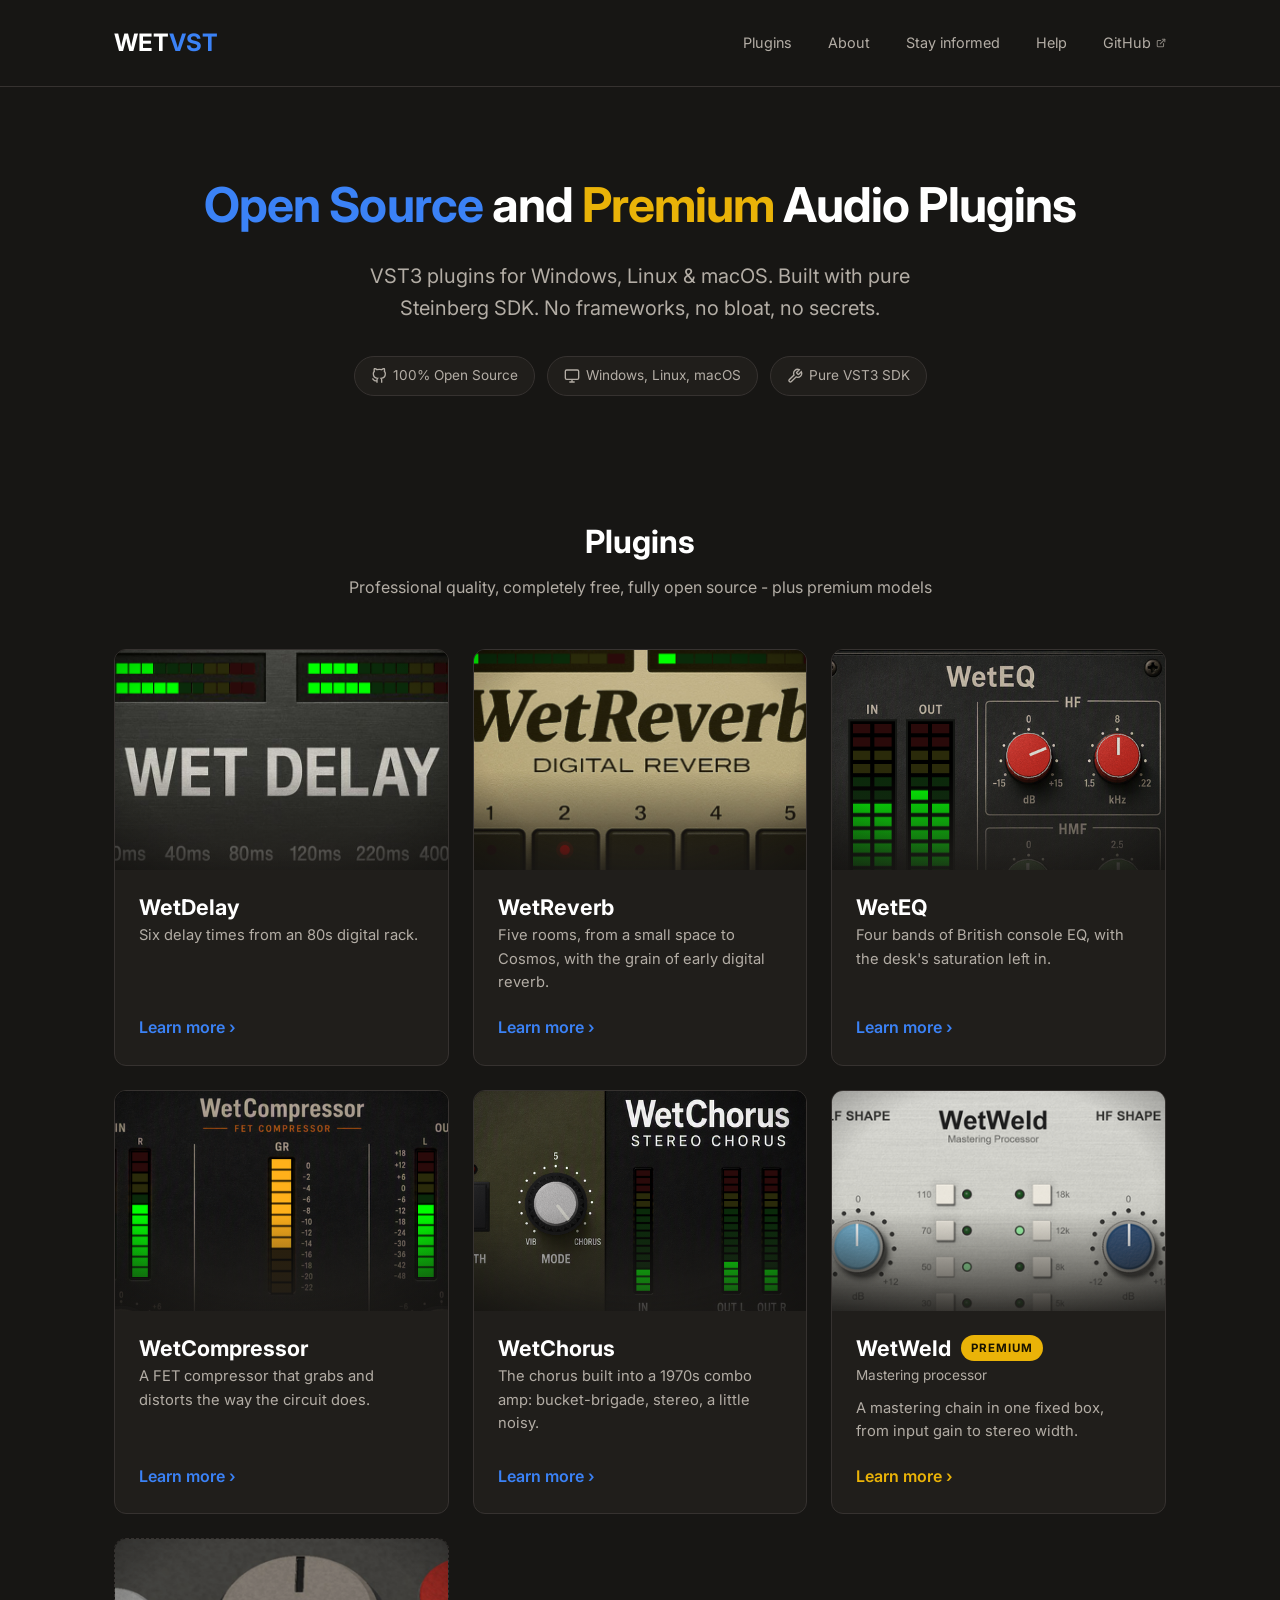
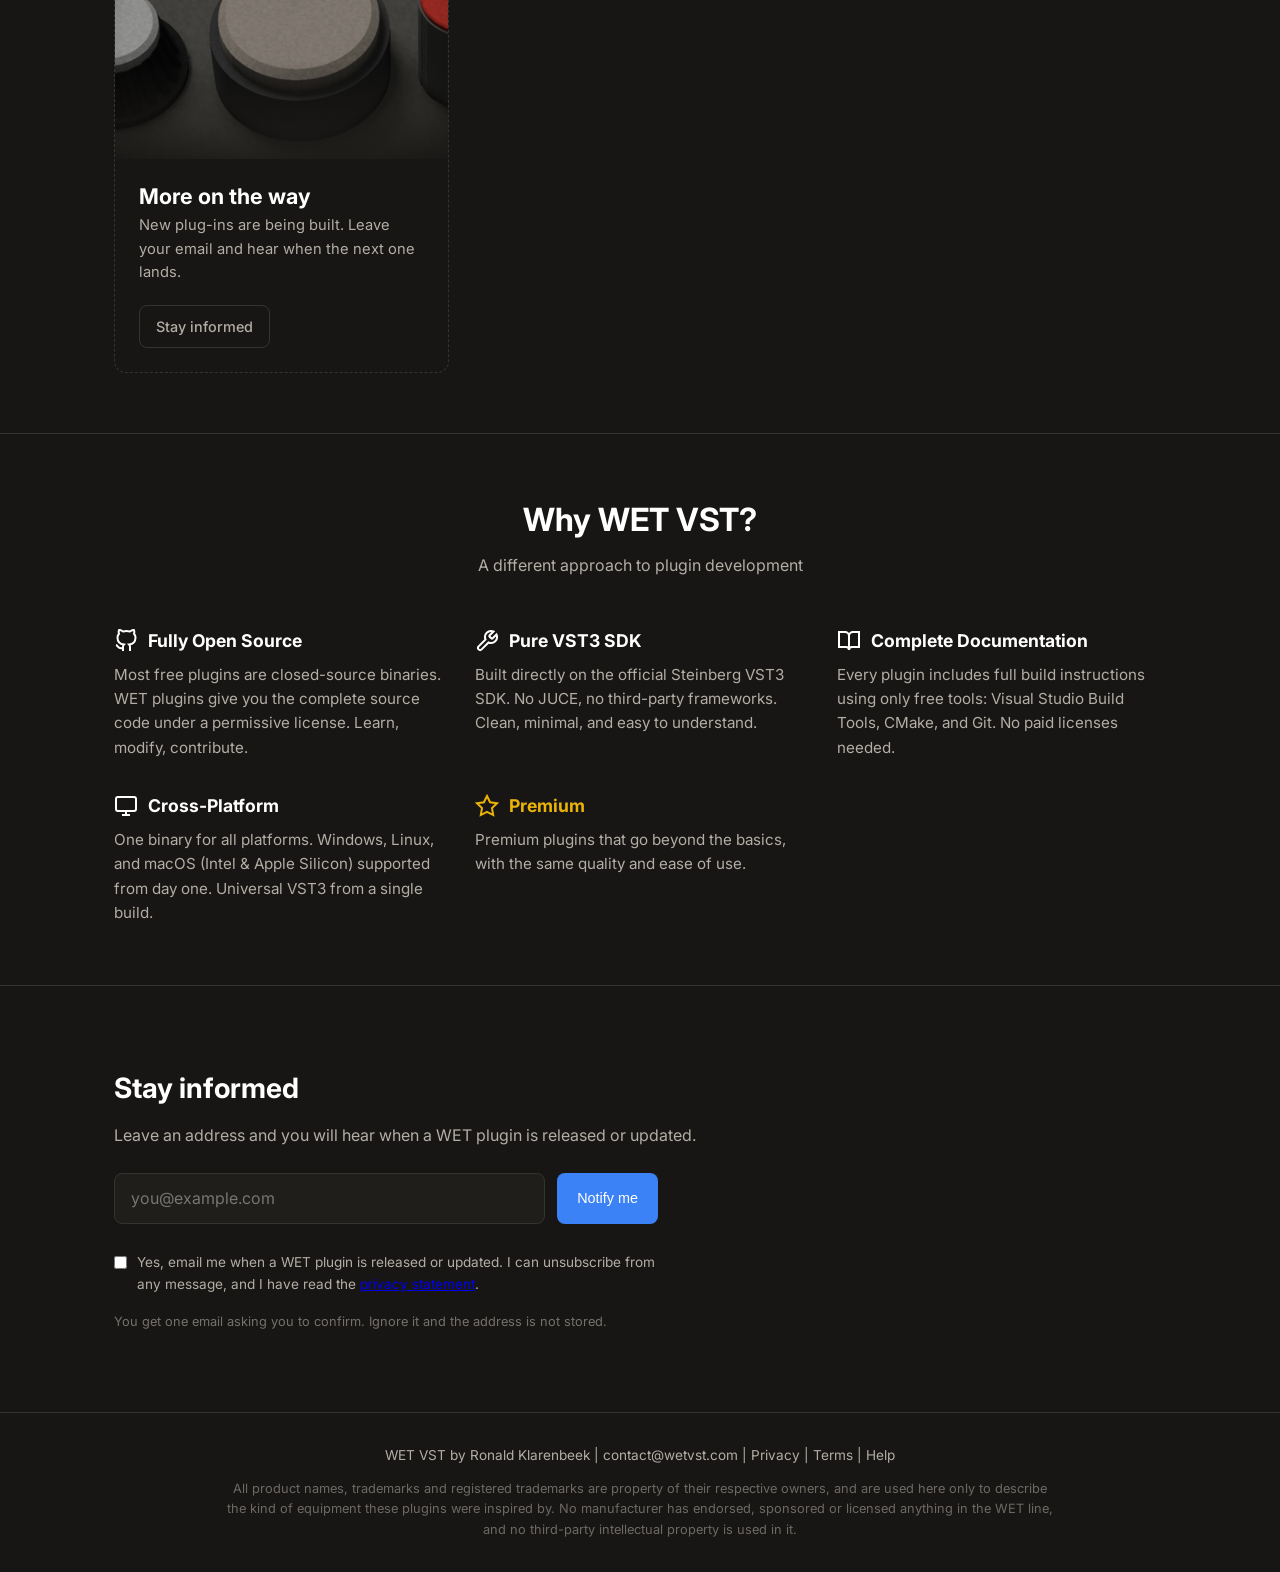
==== index.html @ 15203a1b "Drop the donation section and the Donate links" ====
<!DOCTYPE html>
<html lang="en">
<head>
    <meta charset="UTF-8">
    <meta name="viewport" content="width=device-width, initial-scale=1.0">
    <title>WET VST - Open Source Audio Plugins</title>
    <meta name="description" content="Free, open source VST3 audio plugins for Windows, Linux, and macOS. Built with pure Steinberg VST3 SDK. No frameworks, no bloat.">
    <link rel="preconnect" href="https://fonts.googleapis.com">
    <link rel="preconnect" href="https://fonts.gstatic.com" crossorigin>
    <link href="https://fonts.googleapis.com/css2?family=Inter:wght@400;500;600;700&display=swap" rel="stylesheet">
    <link rel="stylesheet" href="/site.css">
</head>
<body>
    <header>
        <div class="container">
            <div class="header-content">
                <a href="/" class="logo">WET<span>VST</span></a>
                <nav>
                    <a href="#plugins">Plugins</a>
                    <a href="#philosophy">About</a>
                    <a href="#notify">Stay informed</a>
                    <a href="/help/">Help</a>
                    <a href="https://github.com/yonie" target="_blank" rel="noopener">GitHub<svg class="ext-icon" viewBox="0 0 24 24" fill="none" stroke="currentColor" stroke-width="2.5" stroke-linecap="round" stroke-linejoin="round" aria-hidden="true"><path d="M18 13v6a2 2 0 0 1-2 2H5a2 2 0 0 1-2-2V8a2 2 0 0 1 2-2h6"/><polyline points="15 3 21 3 21 9"/><line x1="10" y1="14" x2="21" y2="3"/></svg></a>
                </nav>
            </div>
        </div>
    </header>

    <main>
        <section class="hero">
            <div class="container">
                <h1><span class="hl-free">Open Source</span> and <span class="hl-premium">Premium</span> Audio Plugins</h1>
                <p class="subtitle">VST3 plugins for Windows, Linux & macOS. Built with pure Steinberg SDK. No frameworks, no bloat, no secrets.</p>
                <div class="hero-badges">
                    <span class="badge">
                        <svg viewBox="0 0 24 24" fill="none" stroke="currentColor" stroke-width="2"><path d="M9 19c-5 1.5-5-2.5-7-3m14 6v-3.87a3.37 3.37 0 0 0-.94-2.61c3.14-.35 6.44-1.54 6.44-7A5.44 5.44 0 0 0 20 4.77 5.07 5.07 0 0 0 19.91 1S18.73.65 16 2.48a13.38 13.38 0 0 0-7 0C6.27.65 5.09 1 5.09 1A5.07 5.07 0 0 0 5 4.77a5.44 5.44 0 0 0-1.5 3.78c0 5.42 3.3 6.61 6.44 7A3.37 3.37 0 0 0 9 18.13V22"/></svg>
                        100% Open Source
                    </span>
                    <span class="badge">
                        <svg viewBox="0 0 24 24" fill="none" stroke="currentColor" stroke-width="2"><rect x="2" y="3" width="20" height="14" rx="2"/><path d="M8 21h8M12 17v4"/></svg>
                        Windows, Linux, macOS
                    </span>
                    <span class="badge">
                        <svg viewBox="0 0 24 24" fill="none" stroke="currentColor" stroke-width="2"><path d="M14.7 6.3a1 1 0 0 0 0 1.4l1.6 1.6a1 1 0 0 0 1.4 0l3.77-3.77a6 6 0 0 1-7.94 7.94l-6.91 6.91a2.12 2.12 0 0 1-3-3l6.91-6.91a6 6 0 0 1 7.94-7.94l-3.76 3.76z"/></svg>
                        Pure VST3 SDK
                    </span>
                </div>
            </div>
        </section>

        <section class="plugins" id="plugins">
            <div class="container">
                <div class="section-header">
                    <h2>Plugins</h2>
                    <p>Professional quality, completely free, fully open source - plus premium models</p>
                </div>

                <!-- plugins:start (generated by make-pdp.py in the hub; edit there) -->
                <div class="plugin-grid cards">
                    <div class="card">
                        <a href="/wetdelay/" class="card-img"><img src="/img/wetdelay.png" alt="The WetDelay panel" loading="lazy" style="object-position: 50% 28%; transform-origin: 50% 28%; --zoom: 1.25"></a>
                        <div class="card-body">
                            <h3><a href="/wetdelay/">WetDelay</a></h3>
                            
                            <p class="card-line">Six delay times from an 80s digital rack.</p>
                            <div class="plugin-actions">
                                <a href="/wetdelay/" class="more-link more-free">Learn more <span aria-hidden="true">&rsaquo;</span></a>
                            </div>
                        </div>
                    </div>
                    <div class="card">
                        <a href="/wetreverb/" class="card-img"><img src="/img/wetreverb.png" alt="The WetReverb panel" loading="lazy" style="object-position: 50% 45%; transform-origin: 50% 45%; --zoom: 1.3"></a>
                        <div class="card-body">
                            <h3><a href="/wetreverb/">WetReverb</a></h3>
                            
                            <p class="card-line">Five rooms, from a small space to Cosmos, with the grain of early digital reverb.</p>
                            <div class="plugin-actions">
                                <a href="/wetreverb/" class="more-link more-free">Learn more <span aria-hidden="true">&rsaquo;</span></a>
                            </div>
                        </div>
                    </div>
                    <div class="card">
                        <a href="/weteq/" class="card-img"><img src="/img/weteq.png" alt="The WetEQ panel" loading="lazy" style="object-position: 75% 0%; transform-origin: 75% 0%; --zoom: 1.1"></a>
                        <div class="card-body">
                            <h3><a href="/weteq/">WetEQ</a></h3>
                            
                            <p class="card-line">Four bands of British console EQ, with the desk's saturation left in.</p>
                            <div class="plugin-actions">
                                <a href="/weteq/" class="more-link more-free">Learn more <span aria-hidden="true">&rsaquo;</span></a>
                            </div>
                        </div>
                    </div>
                    <div class="card">
                        <a href="/wetcompressor/" class="card-img"><img src="/img/wetcompressor.png" alt="The WetCompressor panel" loading="lazy" style="object-position: 50% 6%; transform-origin: 50% 6%; --zoom: 1.6"></a>
                        <div class="card-body">
                            <h3><a href="/wetcompressor/">WetCompressor</a></h3>
                            
                            <p class="card-line">A FET compressor that grabs and distorts the way the circuit does.</p>
                            <div class="plugin-actions">
                                <a href="/wetcompressor/" class="more-link more-free">Learn more <span aria-hidden="true">&rsaquo;</span></a>
                            </div>
                        </div>
                    </div>
                    <div class="card">
                        <a href="/wetchorus/" class="card-img"><img src="/img/wetchorus.png" alt="The WetChorus panel" loading="lazy" style="object-position: 92% 40%; transform-origin: 92% 40%; --zoom: 1.5"></a>
                        <div class="card-body">
                            <h3><a href="/wetchorus/">WetChorus</a></h3>
                            
                            <p class="card-line">The chorus built into a 1970s combo amp: bucket-brigade, stereo, a little noisy.</p>
                            <div class="plugin-actions">
                                <a href="/wetchorus/" class="more-link more-free">Learn more <span aria-hidden="true">&rsaquo;</span></a>
                            </div>
                        </div>
                    </div>
                    <div class="card">
                        <a href="/wetweld/" class="card-img"><img src="/img/wetweld-hero.png" alt="The WetWeld panel" loading="lazy" style="object-position: 47% 22%; transform-origin: 47% 22%; --zoom: 1.4"></a>
                        <div class="card-body">
                            <h3><a href="/wetweld/">WetWeld</a><span class="badge-premium">Premium</span></h3>
                            <p class="card-kind">Mastering processor</p>
                            <p class="card-line">A mastering chain in one fixed box, from input gain to stereo width.</p>
                            <div class="plugin-actions">
                                <a href="/wetweld/" class="more-link more-premium">Learn more <span aria-hidden="true">&rsaquo;</span></a>
                            </div>
                        </div>
                    </div>
                    <div class="card soon">
                        <a href="#notify" class="card-img" aria-hidden="true" tabindex="-1"><img src="/img/soon.jpg" alt="" loading="lazy"></a>
                        <div class="card-body">
                            <h3><a href="#notify">More on the way</a></h3>
                            <p class="card-line">New plug-ins are being built. Leave your email and hear when the next one lands.</p>
                            <div class="plugin-actions"><a href="#notify" class="btn btn-secondary">Stay informed</a></div>
                        </div>
                    </div>
                </div>
                <!-- plugins:end -->

            </div>
        </section>



        <section class="philosophy" id="philosophy">
            <div class="container">
                <div class="section-header">
                    <h2>Why WET VST?</h2>
                    <p>A different approach to plugin development</p>
                </div>

                <div class="philosophy-grid">
                    <div class="philosophy-item">
                        <h3>
                            <svg width="24" height="24" viewBox="0 0 24 24" fill="none" stroke="currentColor" stroke-width="2"><path d="M9 19c-5 1.5-5-2.5-7-3m14 6v-3.87a3.37 3.37 0 0 0-.94-2.61c3.14-.35 6.44-1.54 6.44-7A5.44 5.44 0 0 0 20 4.77 5.07 5.07 0 0 0 19.91 1S18.73.65 16 2.48a13.38 13.38 0 0 0-7 0C6.27.65 5.09 1 5.09 1A5.07 5.07 0 0 0 5 4.77a5.44 5.44 0 0 0-1.5 3.78c0 5.42 3.3 6.61 6.44 7A3.37 3.37 0 0 0 9 18.13V22"/></svg>
                            Fully Open Source
                        </h3>
                        <p>Most free plugins are closed-source binaries. WET plugins give you the complete source code under a permissive license. Learn, modify, contribute.</p>
                    </div>

                    <div class="philosophy-item">
                        <h3>
                            <svg width="24" height="24" viewBox="0 0 24 24" fill="none" stroke="currentColor" stroke-width="2"><path d="M14.7 6.3a1 1 0 0 0 0 1.4l1.6 1.6a1 1 0 0 0 1.4 0l3.77-3.77a6 6 0 0 1-7.94 7.94l-6.91 6.91a2.12 2.12 0 0 1-3-3l6.91-6.91a6 6 0 0 1 7.94-7.94l-3.76 3.76z"/></svg>
                            Pure VST3 SDK
                        </h3>
                        <p>Built directly on the official Steinberg VST3 SDK. No JUCE, no third-party frameworks. Clean, minimal, and easy to understand.</p>
                    </div>

                    <div class="philosophy-item">
                        <h3>
                            <svg width="24" height="24" viewBox="0 0 24 24" fill="none" stroke="currentColor" stroke-width="2"><path d="M2 3h6a4 4 0 0 1 4 4v14a3 3 0 0 0-3-3H2z"/><path d="M22 3h-6a4 4 0 0 0-4 4v14a3 3 0 0 1 3-3h7z"/></svg>
                            Complete Documentation
                        </h3>
                        <p>Every plugin includes full build instructions using only free tools: Visual Studio Build Tools, CMake, and Git. No paid licenses needed.</p>
                    </div>

                    <div class="philosophy-item">
                        <h3>
                            <svg width="24" height="24" viewBox="0 0 24 24" fill="none" stroke="currentColor" stroke-width="2"><rect x="2" y="3" width="20" height="14" rx="2"/><path d="M8 21h8M12 17v4"/></svg>
                            Cross-Platform
                        </h3>
                        <p>One binary for all platforms. Windows, Linux, and macOS (Intel & Apple Silicon) supported from day one. Universal VST3 from a single build.</p>
                    </div>

                    <div class="philosophy-item premium">
                        <h3>
                            <svg width="24" height="24" viewBox="0 0 24 24" fill="none" stroke="currentColor" stroke-width="2"><polygon points="12 2 15.09 8.26 22 9.27 17 14.14 18.18 21.02 12 17.77 5.82 21.02 7 14.14 2 9.27 8.91 8.26 12 2"/></svg>
                            Premium
                        </h3>
                        <p>Premium plugins that go beyond the basics, with the same quality and ease of use.</p>
                    </div>
                </div>
            </div>
        </section>

        <!-- Release notices: consent only, release announcements only. -->
        <section class="notify" id="notify">
            <div class="container">
                <h2>Stay informed</h2>
                <p>Leave an address and you will hear when a WET plugin is released or updated.</p>
                <!-- Posts straight to the list provider. Field names are theirs, not ours:
                     EMAIL, the email_address_check honeypot (must stay empty) and locale.
                     The consent box deliberately has no name attribute - it is required in the
                     browser but never submitted, so the provider only ever receives the address. -->
                <form class="notify-form" action="https://078f49d4.sibforms.com/serve/[base64]" method="post">
                    <div class="notify-hp" aria-hidden="true">
                        <label>Leave this blank<input type="text" name="email_address_check" tabindex="-1" autocomplete="off"></label>
                    </div>
                    <input type="hidden" name="locale" value="en">
                    <label class="sr-only" for="email_address">Email address</label>
                    <input id="email_address" name="EMAIL" type="email" required placeholder="you@example.com" autocomplete="email">
                    <button type="submit" class="btn btn-primary">Notify me</button>
                    <label class="notify-consent">
                        <input type="checkbox" required>
                        <span>Yes, email me when a WET plugin is released or updated. I can unsubscribe from any message, and I have read the <a href="privacy.html">privacy statement</a>.</span>
                    </label>
                </form>
                <p class="notify-note">You get one email asking you to confirm. Ignore it and the address is not stored.</p>
            </div>
        </section>

    </main>

    <footer>
        <div class="container">
            <p>WET VST by <a href="https://github.com/yonie">Ronald Klarenbeek</a> | <a href="mailto:contact@wetvst.com">contact@wetvst.com</a> | <a href="/privacy.html">Privacy</a> | <a href="/terms.html">Terms</a> | <a href="/help/">Help</a></p>
            <p style="font-size:0.8rem;opacity:0.55;margin:0.75rem auto 0;max-width:52rem">All product names, trademarks and registered trademarks are property of their respective owners, and are used here only to describe the kind of equipment these plugins were inspired by. No manufacturer has endorsed, sponsored or licensed anything in the WET line, and no third-party intellectual property is used in it.</p>
        </div>
    </footer>
</body>
</html>
---- site.css ----
/* Shared by every page on wetvst.com. */
:root {
    --bg-dark: #171614;
    --bg-card: #201e1b;
    --bg-card-hover: #282521;
    --text-primary: #ffffff;
    --text-secondary: #b3ada5;
    --accent: #3b82f6;
    --accent-hover: #2563eb;
    --border: #363230;
    --green: #22c55e;
    --yellow: #eab308;
}

* {
    margin: 0;
    padding: 0;
    box-sizing: border-box;
}

body {
    font-family: 'Inter', -apple-system, BlinkMacSystemFont, sans-serif;
    background-color: var(--bg-dark);
    color: var(--text-primary);
    line-height: 1.6;
}

.container {
    max-width: 1100px;
    margin: 0 auto;
    padding: 0 24px;
}

/* Header */
header {
    padding: 24px 0;
    border-bottom: 1px solid var(--border);
}

.header-content {
    display: flex;
    justify-content: space-between;
    align-items: center;
}

.logo {
    font-size: 1.5rem;
    font-weight: 700;
    color: var(--text-primary);
    text-decoration: none;
}

.logo span {
    color: var(--accent);
}

nav a {
    color: var(--text-secondary);
    text-decoration: none;
    margin-left: 32px;
    font-size: 0.9rem;
    transition: color 0.2s;
}

nav a:hover {
    color: var(--text-primary);
}

/* Hero */
.hero {
    padding: 80px 0 60px;
    text-align: center;
}

.hero h1 {
    font-size: 3rem;
    font-weight: 700;
    margin-bottom: 16px;
    letter-spacing: -0.02em;
}

.hero .subtitle {
    font-size: 1.25rem;
    color: var(--text-secondary);
    max-width: 600px;
    margin: 0 auto 32px;
}

.hero-badges {
    display: flex;
    justify-content: center;
    gap: 12px;
    flex-wrap: wrap;
}

.badge {
    display: inline-flex;
    align-items: center;
    gap: 6px;
    padding: 8px 16px;
    background: var(--bg-card);
    border: 1px solid var(--border);
    border-radius: 100px;
    font-size: 0.85rem;
    color: var(--text-secondary);
}

.badge svg {
    width: 16px;
    height: 16px;
}

/* Plugins Section */
.plugins {
    padding: 60px 0;
}

.section-header {
    text-align: center;
    margin-bottom: 48px;
}

.section-header h2 {
    font-size: 2rem;
    margin-bottom: 8px;
}

.section-header p {
    color: var(--text-secondary);
}

.plugin-grid {
    display: grid;
    grid-template-columns: repeat(auto-fit, minmax(320px, 1fr));
    gap: 24px;
}

.plugin-card {
    background: var(--bg-card);
    border: 1px solid var(--border);
    border-radius: 12px;
    padding: 32px;
    transition: all 0.2s;
}

.plugin-card:hover {
    background: var(--bg-card-hover);
    border-color: #4a4540;
}

.plugin-card.available {
    border-color: var(--green);
}

.plugin-header {
    display: flex;
    justify-content: space-between;
    align-items: flex-start;
    margin-bottom: 16px;
}

.plugin-name {
    font-size: 1.5rem;
    font-weight: 600;
}

.plugin-status {
    font-size: 0.75rem;
    font-weight: 500;
    padding: 4px 10px;
    border-radius: 100px;
    text-transform: uppercase;
    letter-spacing: 0.05em;
}

.plugin-status.available {
    background: rgba(34, 197, 94, 0.15);
    color: var(--green);
}

.plugin-status.coming {
    background: rgba(234, 179, 8, 0.15);
    color: var(--yellow);
}

.plugin-screenshot {
    width: 100%;
    border-radius: 8px;
    margin-bottom: 16px;
}

.plugin-description {
    color: var(--text-secondary);
    margin-bottom: 24px;
    font-size: 0.95rem;
}

.plugin-features {
    list-style: none;
    margin-bottom: 24px;
}

.plugin-features li {
    color: var(--text-secondary);
    font-size: 0.9rem;
    padding: 4px 0;
    padding-left: 20px;
    position: relative;
}

.plugin-features li::before {
    content: ">";
    position: absolute;
    left: 0;
    color: var(--accent);
}

.plugin-actions {
    display: flex;
    gap: 12px;
}

.btn {
    display: inline-flex;
    align-items: center;
    gap: 8px;
    padding: 10px 20px;
    border-radius: 8px;
    font-size: 0.9rem;
    font-weight: 500;
    text-decoration: none;
    transition: all 0.2s;
    cursor: pointer;
    border: none;
}

.btn-primary {
    background: var(--accent);
    color: white;
}

.btn-primary:hover {
    background: var(--accent-hover);
}

.btn-secondary {
    background: transparent;
    color: var(--text-secondary);
    border: 1px solid var(--border);
}

.btn-secondary:hover {
    background: var(--bg-card);
    color: var(--text-primary);
}

.btn svg {
    width: 18px;
    height: 18px;
}

/* Philosophy Section */
.philosophy {
    padding: 60px 0;
    border-top: 1px solid var(--border);
}

.philosophy-grid {
    display: grid;
    grid-template-columns: repeat(auto-fit, minmax(280px, 1fr));
    gap: 32px;
}

.philosophy-item h3 {
    font-size: 1.1rem;
    margin-bottom: 8px;
    display: flex;
    align-items: center;
    gap: 10px;
}

.philosophy-item p {
    color: var(--text-secondary);
    font-size: 0.95rem;
}

/* Marks a link that leaves the site, so nobody is taken off it unannounced. */
.ext-icon {
    width: 0.7em;
    height: 0.7em;
    margin-left: 0.35em;
    vertical-align: baseline;
    opacity: 0.7;
}
nav a:hover .ext-icon { opacity: 1; }

/* Footer */
footer {
    padding: 32px 0;
    border-top: 1px solid var(--border);
    text-align: center;
    color: var(--text-secondary);
    font-size: 0.85rem;
}

footer a {
    color: var(--text-secondary);
    text-decoration: none;
}

footer a:hover {
    color: var(--text-primary);
}

/* Responsive */
@media (max-width: 768px) {
    .hero h1 {
        font-size: 2rem;
    }

    .hero .subtitle {
        font-size: 1.1rem;
    }

    nav {
        display: none;
    }

    .plugin-card {
        padding: 24px;
    }
}
    
/* Release-notice signup. Consent-based and release-only: see privacy.html.
   Deliberately plain - a static form posting to the list provider, no
   script, no embed iframe, nothing to load. */
.notify { padding: 5rem 0; border-top: 1px solid var(--border); }
.notify h2 { font-size: 1.75rem; margin-bottom: 0.75rem; }
.notify > .container > p { color: var(--text-secondary); max-width: 40rem; }
.notify-form { display: flex; gap: 0.75rem; flex-wrap: wrap; margin: 1.5rem 0 0; max-width: 34rem; }
.notify-form input[type="email"] {
    flex: 1 1 16rem;
    padding: 0.75rem 1rem;
    font: inherit;
    color: var(--text-primary);
    background: var(--bg-card);
    border: 1px solid var(--border);
    border-radius: 0.5rem;
}
.notify-form input[type="email"]:focus {
    outline: none;
    border-color: var(--accent);
}
.notify-form button { cursor: pointer; border: none; }
.notify-consent {
    display: flex;
    gap: 0.6rem;
    align-items: flex-start;
    margin-top: 1rem;
    max-width: 40rem;
    font-size: 0.85rem;
    color: var(--text-secondary);
}
.notify-consent input { margin-top: 0.25rem; flex-shrink: 0; }
.notify-note { font-size: 0.8rem; opacity: 0.6; margin-top: 1rem; }
.notify-hp { position: absolute; left: -9999px; }
.sr-only {
    position: absolute; width: 1px; height: 1px;
    padding: 0; margin: -1px; overflow: hidden;
    clip: rect(0, 0, 0, 0); white-space: nowrap; border: 0;
}

/* Product pages. The hero is a split: the panel on a lit stage tinted with the
   plug-in's own colour, name, price and button beside it. A wide panel
   (WetWeld) spans the full width with the text underneath. */
.pdp-hero { padding: 24px 0 56px; background: radial-gradient(ellipse 70% 90% at 30% 55%, color-mix(in srgb, var(--tint, #888) 22%, transparent), transparent 70%); border-bottom: 1px solid var(--border); }
.pdp-back { color: var(--text-secondary); text-decoration: none; font-size: 0.9rem; }
.pdp-back:hover { color: var(--text-primary); }
.pdp-hero-grid { display: grid; grid-template-columns: minmax(0, 1.25fr) minmax(0, 1fr); gap: 48px; align-items: center; margin-top: 24px; }
.pdp-stage { display: flex; justify-content: center; align-items: center; }
.pdp-render { max-width: 100%; max-height: 460px; width: auto; border-radius: 8px; display: block; box-shadow: 0 30px 60px -20px rgba(0,0,0,0.8), 0 0 80px -10px color-mix(in srgb, var(--tint, #888) 35%, transparent); }
.pdp-hero.wide { background: radial-gradient(ellipse 80% 70% at 50% 35%, color-mix(in srgb, var(--tint, #888) 18%, transparent), transparent 70%); }
.pdp-hero.wide .pdp-hero-grid { grid-template-columns: minmax(0, 1.4fr) minmax(0, 1fr); gap: 32px 48px; align-items: start; }
.pdp-hero.wide .pdp-stage { grid-column: 1 / -1; }
.pdp-buybox { background: color-mix(in srgb, var(--bg-card) 80%, transparent); border: 1px solid var(--border); border-radius: 12px; padding: 24px; margin-top: 8px; }
.pdp-buybox .pdp-actions .btn { width: 100%; justify-content: center; }
.pdp-title { display: flex; flex-wrap: wrap; align-items: center; gap: 10px 14px; }
.pdp-title h1 { font-size: 3rem; letter-spacing: -0.02em; line-height: 1.05; }
.pdp-kind { color: var(--text-secondary); font-size: 1.15rem; margin-top: 6px; }
.pdp-lead { color: var(--text-secondary); font-size: 1.05rem; max-width: 40rem; margin: 16px 0 26px; }
.pdp-actions { display: flex; flex-wrap: wrap; gap: 12px; align-items: center; }
.pdp-actions .btn { padding: 14px 28px; font-size: 1rem; }
.pdp-meta { color: var(--text-secondary); font-size: 0.85rem; margin-top: 14px; max-width: 40rem; }
/* Paid products are yellow, free open source is blue. */
.badge-premium { display: inline-block; background: var(--yellow); color: #1a1400; font-size: 0.72rem; font-weight: 700; letter-spacing: 0.08em; text-transform: uppercase; padding: 4px 10px; border-radius: 100px; vertical-align: middle; margin-left: 10px; }
.pdp-title .badge-premium { margin-left: 0; font-size: 0.8rem; }
.btn-premium { background: var(--yellow); color: #1a1400; font-weight: 600; }
.btn-premium:hover { background: #facc15; }
@media (max-width: 900px) { .pdp-hero-grid, .pdp-hero.wide .pdp-hero-grid { grid-template-columns: 1fr; gap: 28px; } .pdp-render { max-height: 360px; } .pdp-title h1 { font-size: 2.2rem; } }
.pdp-section { padding: 48px 0; border-top: 1px solid var(--border); }
.pdp-section h2 { font-size: 1.5rem; margin-bottom: 20px; }
.pdp-cols { display: grid; grid-template-columns: repeat(auto-fit, minmax(300px, 1fr)); gap: 32px; align-items: start; }
.pdp-section .plugin-features li { font-size: 1rem; padding: 6px 0 6px 20px; }
.pdp-shot { width: 100%; border-radius: 8px; }
.pdp-media video, .pdp-media iframe { width: 100%; aspect-ratio: 16 / 9; border: none; border-radius: 8px; }
.pdp-install dt { font-weight: 600; margin-top: 16px; }
.pdp-install dd { color: var(--text-secondary); font-size: 0.95rem; }
.pdp-install code { font-size: 0.85rem; background: var(--bg-card); border: 1px solid var(--border); border-radius: 4px; padding: 1px 6px; overflow-wrap: anywhere; }
.plugin-name a, .plugin-card > a { color: inherit; text-decoration: none; }
.plugin-name a:hover { color: var(--accent); }

/* Front-page plugin cards: one picture, one line, the buttons. The detail is on each plugin's page. */
.plugin-grid.cards { grid-template-columns: repeat(auto-fill, minmax(300px, 1fr)); }
.card { display: flex; flex-direction: column; background: var(--bg-card); border: 1px solid var(--border); border-radius: 12px; overflow: hidden; transition: border-color 0.2s, background 0.2s; }
.card:hover { border-color: #4a4540; background: var(--bg-card-hover); }
/* A close-up of each panel rather than the whole panel shrunk: object-fit fills
   the frame, and a per-plugin focus point and zoom (set inline) pick the part. */
.card-img { position: relative; display: block; height: 220px; overflow: hidden; background: #12110f; }
/* Shading: a soft vignette, and a fade at the bottom into the card body. */
.card-img::after { content: ""; position: absolute; inset: 0; pointer-events: none;
    background: radial-gradient(ellipse 85% 85% at 50% 45%, transparent 55%, rgba(0,0,0,0.45) 100%),
                linear-gradient(to bottom, transparent 55%, color-mix(in srgb, var(--bg-card) 85%, transparent) 100%); }
.card-img img { width: 100%; height: 100%; object-fit: cover; transform: scale(var(--zoom, 1)); transition: transform 0.4s ease; }
.card:hover .card-img img { transform: scale(calc(var(--zoom, 1) * 1.06)); }
.card-body { display: flex; flex-direction: column; flex: 1; padding: 20px 24px 24px; }
.card-body h3 { font-size: 1.35rem; }
.card-body h3 a { color: inherit; text-decoration: none; }
.card-kind { color: var(--text-secondary); font-size: 0.85rem; margin-bottom: 10px; }
.card-line { color: var(--text-secondary); font-size: 0.92rem; flex: 1; margin-bottom: 20px; }
.card .plugin-actions .btn { padding: 9px 16px; }
.card-tag { font-size: 0.72rem; font-weight: 600; letter-spacing: 0.05em; text-transform: uppercase; color: var(--yellow); margin-left: 8px; vertical-align: middle; }
.philosophy-item.premium h3 { color: var(--yellow); }
/* The whole tile opens the plug-in's page: the title link is stretched over the
   card, and the buy/download button sits above it so it still works on its own. */
.card { position: relative; cursor: pointer; }
.card-body h3 a::after { content: ""; position: absolute; inset: 0; z-index: 1; }
.card .plugin-actions { position: relative; z-index: 2; }
.card .plugin-actions .btn { white-space: nowrap; }
.pdp-meta a { color: var(--text-primary); }
.pdp-band { padding: 56px 24px; border-top: 1px solid var(--border); }
.pdp-band img { display: block; width: 100%; max-width: 1400px; margin: 0 auto; filter: drop-shadow(0 30px 40px rgba(0,0,0,0.6)); }
.pdp-cols.single { grid-template-columns: 1fr; }
/* A wide rack panel sits in a dark surround, like a unit in a rack, so it
   does not float as a bare strip. */
.pdp-hero.wide .pdp-render { padding: 18px 22px; background: linear-gradient(180deg, #2b2926, #161513); border: 1px solid #45403a; border-radius: 14px; box-shadow: inset 0 1px 0 rgba(255,255,255,0.06), 0 40px 70px -25px rgba(0,0,0,0.85), 0 0 90px -20px color-mix(in srgb, var(--tint, #888) 40%, transparent); }
.plugin-grid.mini-grid { grid-template-columns: repeat(auto-fill, minmax(220px, 1fr)); gap: 16px; }
.card.mini .card-img { height: 140px; }
.card.mini .card-body { padding: 14px 16px 16px; }
.card.mini .card-body h3 { font-size: 1.05rem; }
.card.mini .card-line { font-size: 0.9rem; }
.card.mini .card-line { color: var(--text-primary); font-size: 1rem; line-height: 1.5; margin-bottom: 14px; }

/* Take a closer look: the 3D render with a marker on every control. Positions
   come from pdp-hotspots.py, which projects each control through the render's
   own camera, so they are percentages of the image. */
.pdp-closer { padding: 56px 0 64px; border-top: 1px solid var(--border); text-align: center; }
.pdp-closer h2 { font-size: 1.75rem; margin-bottom: 6px; }
.closer-stage { position: relative; display: inline-block; margin-top: 28px; max-width: 900px; width: 100%; }
.closer-stage img { display: block; width: 100%; filter: drop-shadow(0 30px 40px rgba(0,0,0,0.6)); }
.spot { position: absolute; width: 26px; height: 26px; margin: -44px 0 0 -13px; border-radius: 50%; border: 2px solid #fff; background: rgba(20,20,20,0.7); color: #fff; cursor: pointer; padding: 0; backdrop-filter: blur(4px); box-shadow: 0 2px 8px rgba(0,0,0,0.5); transition: transform 0.15s, background 0.15s; }
/* A pin, not a cover: the marker floats above its control with a stem down to it. */
.spot::after { content: ""; position: absolute; left: 50%; top: 100%; width: 2px; height: 16px; margin-left: -1px; background: linear-gradient(#fff, rgba(255,255,255,0.2)); pointer-events: none; }
.spot::before { content: "+"; font: 600 18px/22px Inter, sans-serif; display: block; transition: transform 0.2s; }
.spot:hover { transform: scale(1.12); }
.spot:focus-visible { outline: 2px solid var(--accent); outline-offset: 3px; }
.spot.open { background: var(--accent); z-index: 5; }
.spot.open::before { transform: rotate(45deg); }
.spot-card { position: absolute; left: 30px; top: 50%; transform: translateY(-50%); width: 240px; text-align: left; background: rgba(24,22,20,0.96); border: 1px solid var(--border); border-radius: 10px; padding: 12px 14px; font: 400 0.85rem/1.45 Inter, sans-serif; color: var(--text-secondary); box-shadow: 0 16px 40px rgba(0,0,0,0.6); opacity: 0; visibility: hidden; transition: opacity 0.15s; pointer-events: none; }
.spot-card strong { display: block; color: var(--text-primary); font-weight: 600; margin-bottom: 4px; }
.spot.left .spot-card { left: auto; right: 30px; }
.spot.open .spot-card { opacity: 1; visibility: visible; }
/* Phones: the card would run off the screen beside a marker, so the text
   shows in a caption under the render instead. */
.closer-caption { display: none; }
@media (max-width: 700px) {
  .spot { width: 22px; height: 22px; margin: -36px 0 0 -11px; } .spot::before { font-size: 15px; line-height: 18px; } .spot::after { height: 12px; }
  .spot .spot-card { display: none; }
  .closer-caption:not([hidden]) { display: block; margin: 20px auto 0; max-width: 32rem; text-align: left; background: var(--bg-card); border: 1px solid var(--border); border-radius: 10px; padding: 12px 14px; color: var(--text-secondary); font-size: 0.9rem; }
  .closer-caption strong { display: block; color: var(--text-primary); margin-bottom: 4px; }
}
.pdp-closer .pdp-meta { margin: 0 auto; }
/* A rack-wide render, zoomed: wider than the text column, showing about 60%
   of the rack, and one button slides the track to the other end. The pins sit
   on the track, so they travel with it. */
.closer-stage.pan { display: block; position: relative; left: 50%; width: min(1400px, calc(100vw - 32px)); max-width: none; margin: 28px 0 0; transform: translateX(-50%); overflow: hidden; padding: 30px 0 60px; }
.pan-track { position: relative; width: 170%; transition: transform 0.6s cubic-bezier(.4,0,.2,1); }
.pan-track img { display: block; width: 100%; }
.pan-btn { position: absolute; top: 50%; right: 22px; width: 80px; height: 80px; margin-top: -40px; border-radius: 50%; border: 1px solid rgba(255,255,255,0.45); background: rgba(16,15,14,0.72); color: #fff; font: 300 56px/72px Inter, sans-serif; cursor: pointer; backdrop-filter: blur(6px); box-shadow: 0 6px 18px rgba(0,0,0,0.45); z-index: 6; transition: transform 0.15s, background 0.15s; animation: pan-pulse 2.6s ease-out infinite; }
.pan-btn:hover { transform: scale(1.06); background: rgba(16,15,14,0.9); animation: none; }
@keyframes pan-pulse { 0% { box-shadow: 0 6px 18px rgba(0,0,0,0.45), 0 0 0 0 rgba(255,255,255,0.3); } 70% { box-shadow: 0 6px 18px rgba(0,0,0,0.45), 0 0 0 14px rgba(255,255,255,0); } 100% { box-shadow: 0 6px 18px rgba(0,0,0,0.45), 0 0 0 0 rgba(255,255,255,0); } }
/* The side with more to see fades out: the main cue that the rack continues. */
.closer-stage.pan .pan-view { -webkit-mask-image: linear-gradient(to right, rgba(0,0,0,0.25), #000 14%, #000 86%, rgba(0,0,0,0.25)); mask-image: linear-gradient(to right, rgba(0,0,0,0.25), #000 14%, #000 86%, rgba(0,0,0,0.25)); }
.closer-stage.pan.at-left .pan-view { -webkit-mask-image: linear-gradient(to right, #000 86%, rgba(0,0,0,0.25)); mask-image: linear-gradient(to right, #000 86%, rgba(0,0,0,0.25)); }
.closer-stage.pan.at-right .pan-view { -webkit-mask-image: linear-gradient(to left, #000 86%, rgba(0,0,0,0.25)); mask-image: linear-gradient(to left, #000 86%, rgba(0,0,0,0.25)); }
@media (max-width: 700px) { .pan-btn { width: 60px; height: 60px; margin-top: -30px; font-size: 42px; line-height: 54px; right: 10px; } }
.pan-btn.pan-prev { right: auto; left: 22px; }
.pan-btn[hidden] { display: none; }
/* Where a panel prints its labels above the controls (WetWeld), the pin hangs below instead. */
.spot.below { margin-top: 38px; }
.spot.below::after { top: auto; bottom: 100%; background: linear-gradient(rgba(255,255,255,0.2), #fff); }
@media (max-width: 700px) { .spot.below { margin-top: 14px; } }
.hl-premium { color: var(--yellow); }
.hl-free { color: var(--accent); }
/* Name and Premium badge centred on one line. */
.card-body h3 { display: flex; align-items: center; flex-wrap: wrap; gap: 10px; }
.card-body h3 .badge-premium { margin-left: 0; }
/* The last tile: more is on the way. Same card, no product, dashed edge. */
.card.soon { border-style: dashed; background: transparent; }
.card.soon .card-img img { filter: saturate(0.85) brightness(0.9); }
.card-img { text-decoration: none; }
/* Cards navigate, so they end in a link, not a button: the button is kept for
   the action itself (Download, Buy) on the product page. */
.more-link { font-weight: 600; font-size: 1rem; text-decoration: none; }
.more-link span { display: inline-block; transition: transform 0.2s; }
.card:hover .more-link span { transform: translateX(4px); }
.more-free { color: var(--accent); }
.more-premium { color: var(--yellow); }
.card:hover .more-link { text-decoration: underline; text-underline-offset: 4px; }
/* Help page */
.help { max-width: 46rem; }
.help h1 { font-size: 2.5rem; margin-bottom: 8px; }
.help h2 { font-size: 1.25rem; margin: 36px 0 10px; }
.help p { color: var(--text-secondary); margin-bottom: 10px; }
.help code { font-size: 0.85rem; background: var(--bg-card); border: 1px solid var(--border); border-radius: 4px; padding: 1px 6px; overflow-wrap: anywhere; }
.help a { color: var(--accent); }
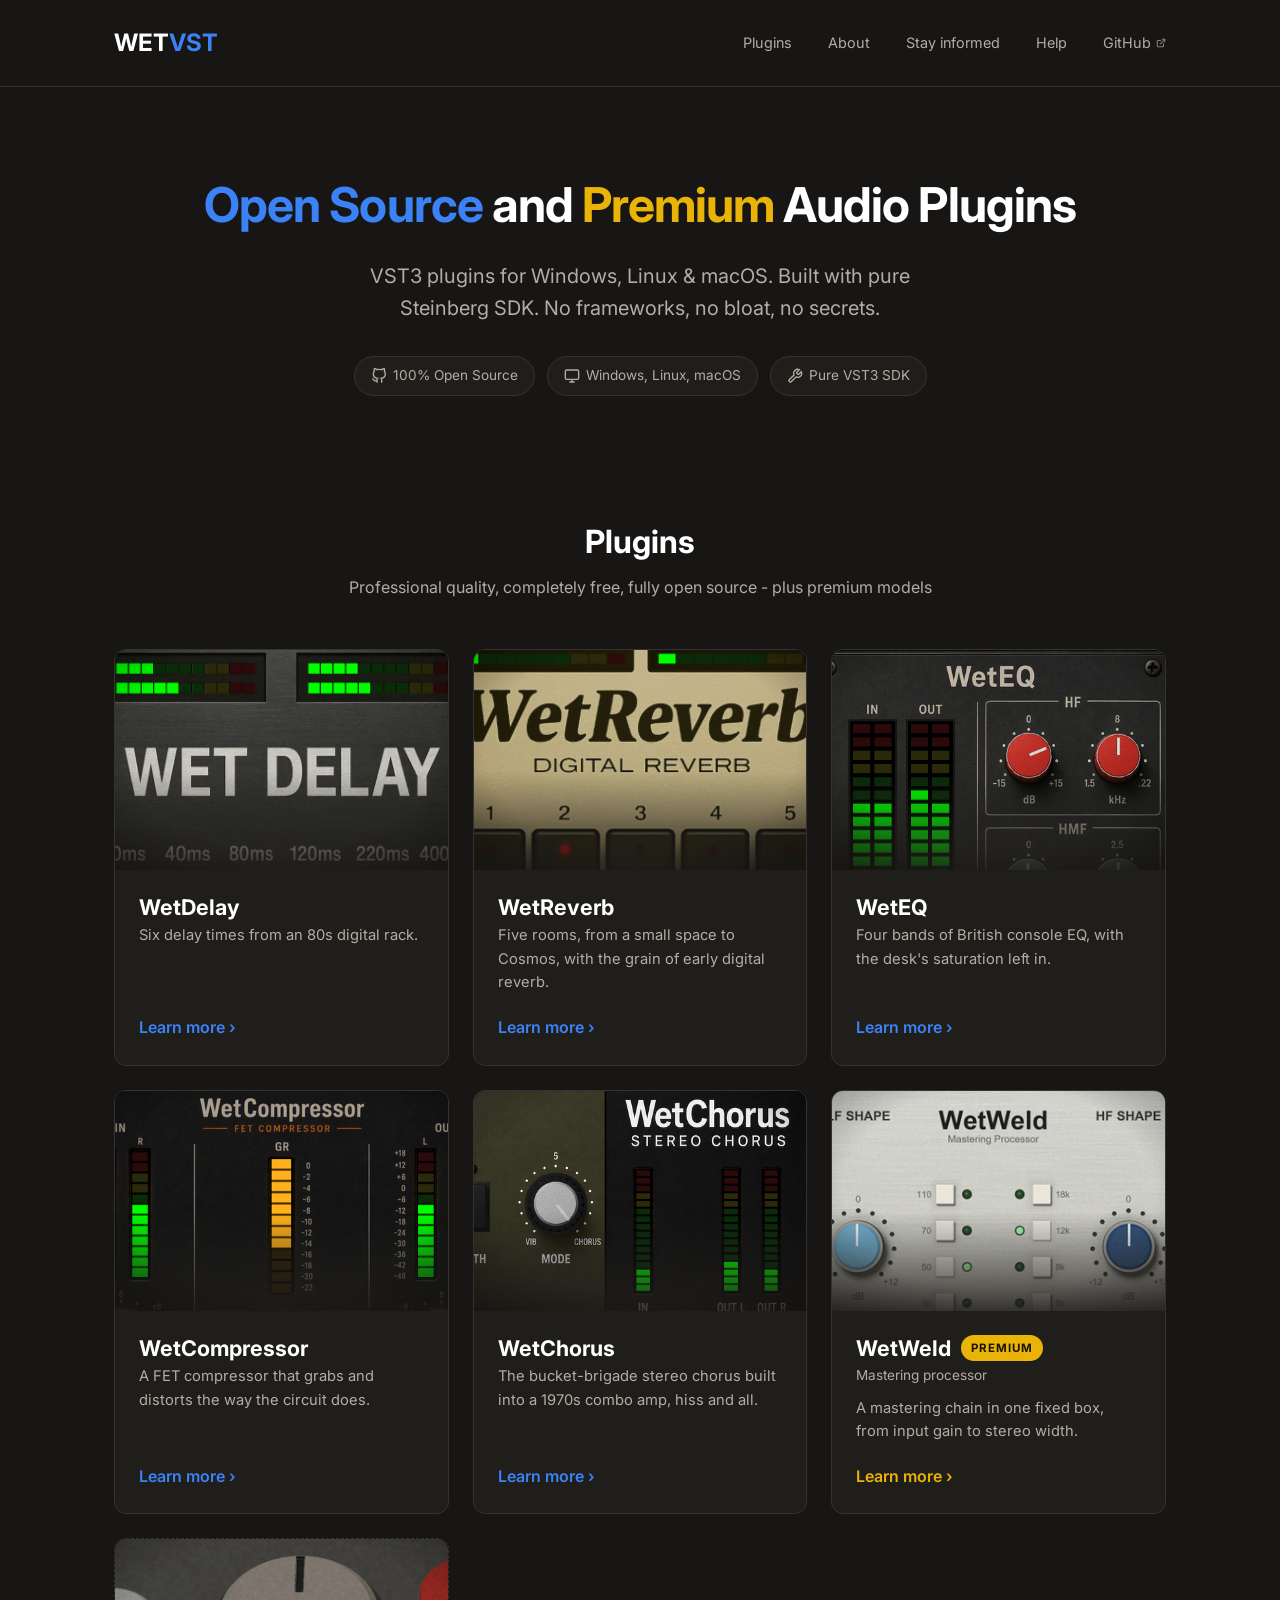
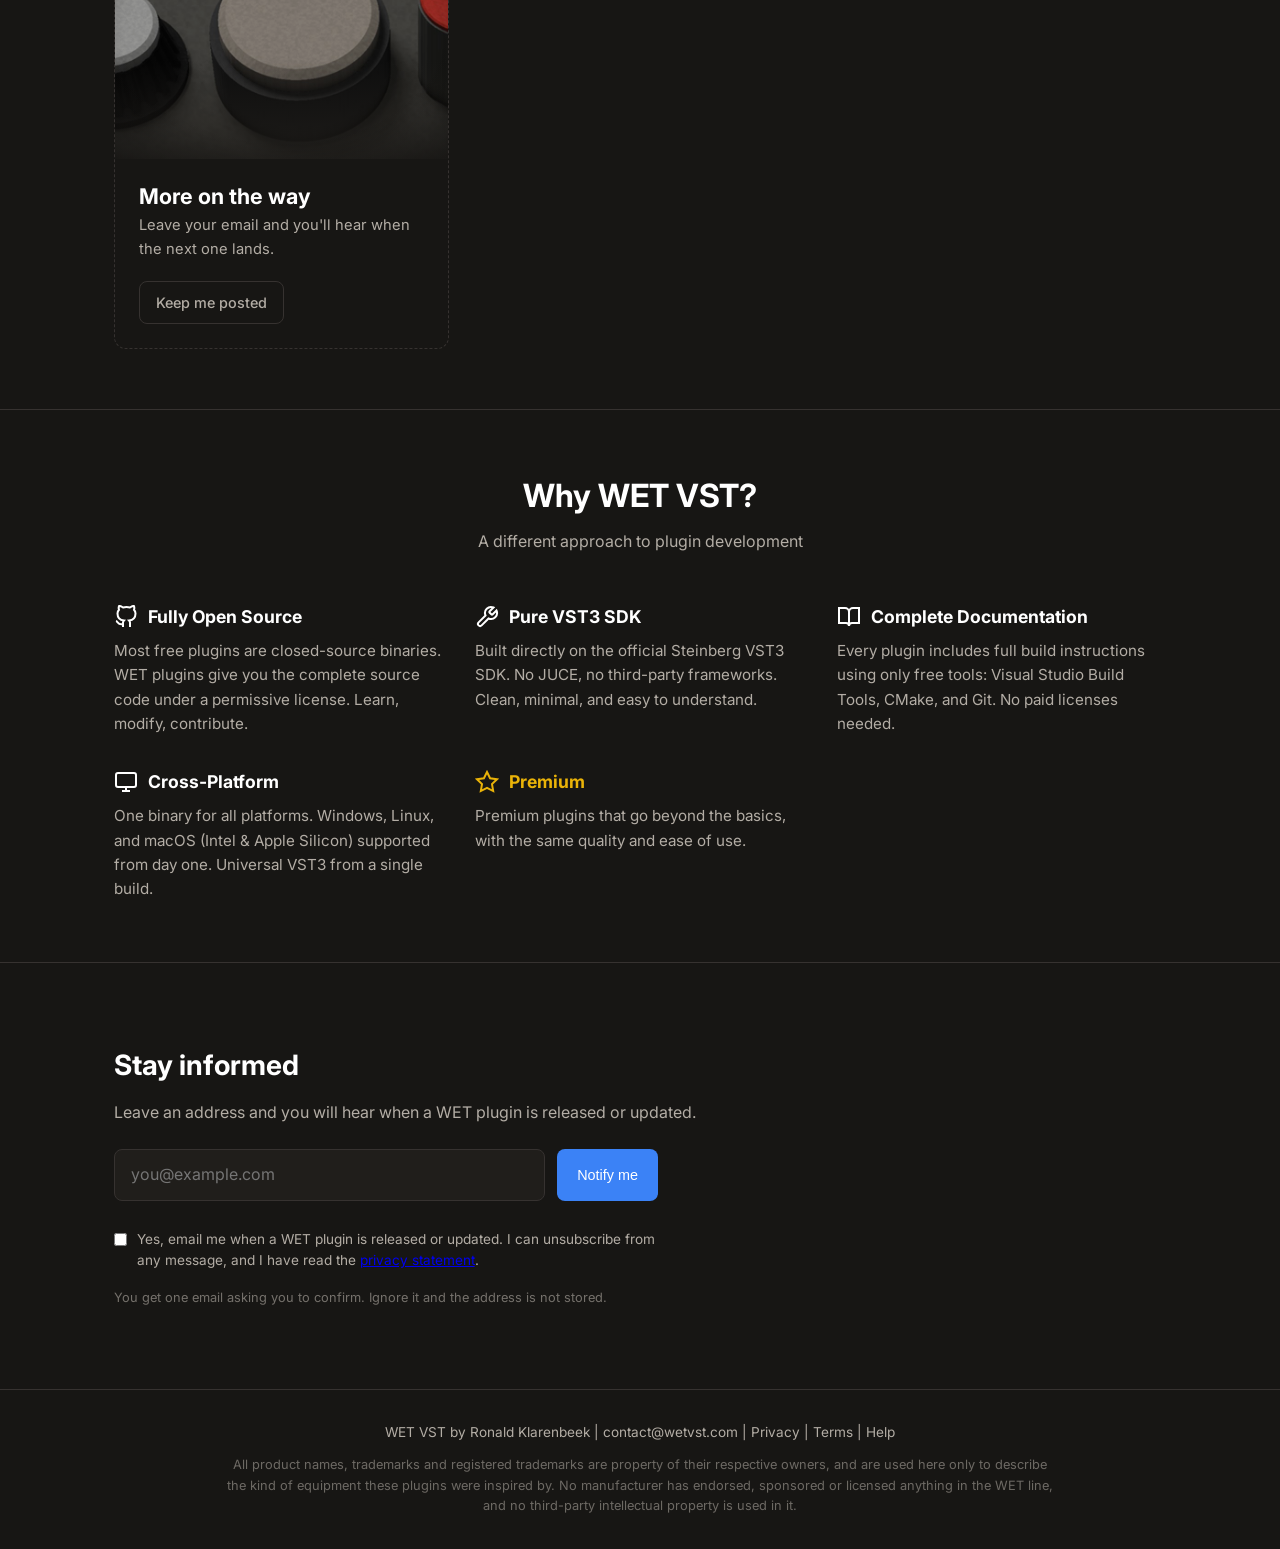
==== commit 8b704e78: "Copy review: plainer descriptions, no templated phrasing" ====
--- a/index.html
+++ b/index.html
@@ -106,7 +106,7 @@
                         <div class="card-body">
                             <h3><a href="/wetchorus/">WetChorus</a></h3>
                             
-                            <p class="card-line">The chorus built into a 1970s combo amp: bucket-brigade, stereo, a little noisy.</p>
+                            <p class="card-line">The bucket-brigade stereo chorus built into a 1970s combo amp, hiss and all.</p>
                             <div class="plugin-actions">
                                 <a href="/wetchorus/" class="more-link more-free">Learn more <span aria-hidden="true">&rsaquo;</span></a>
                             </div>
@@ -127,8 +127,8 @@
                         <a href="#notify" class="card-img" aria-hidden="true" tabindex="-1"><img src="/img/soon.jpg" alt="" loading="lazy"></a>
                         <div class="card-body">
                             <h3><a href="#notify">More on the way</a></h3>
-                            <p class="card-line">New plug-ins are being built. Leave your email and hear when the next one lands.</p>
-                            <div class="plugin-actions"><a href="#notify" class="btn btn-secondary">Stay informed</a></div>
+                            <p class="card-line">Leave your email and you'll hear when the next one lands.</p>
+                            <div class="plugin-actions"><a href="#notify" class="btn btn-secondary">Keep me posted</a></div>
                         </div>
                     </div>
                 </div>
--- a/site.css
+++ b/site.css
@@ -523,3 +523,8 @@
 .help p { color: var(--text-secondary); margin-bottom: 10px; }
 .help code { font-size: 0.85rem; background: var(--bg-card); border: 1px solid var(--border); border-radius: 4px; padding: 1px 6px; overflow-wrap: anywhere; }
 .help a { color: var(--accent); }
+.help-steps { color: var(--text-secondary); padding-left: 1.4rem; margin: 8px 0 12px; }
+.help-steps li { margin-bottom: 10px; }
+.help-steps li p { margin: 8px 0 0; }
+.help kbd { font: 600 0.8rem Inter, sans-serif; background: #2a2724; border: 1px solid #45403a; border-bottom-width: 2px; border-radius: 4px; padding: 1px 6px; color: var(--text-primary); }
+.help code.copy { user-select: all; }
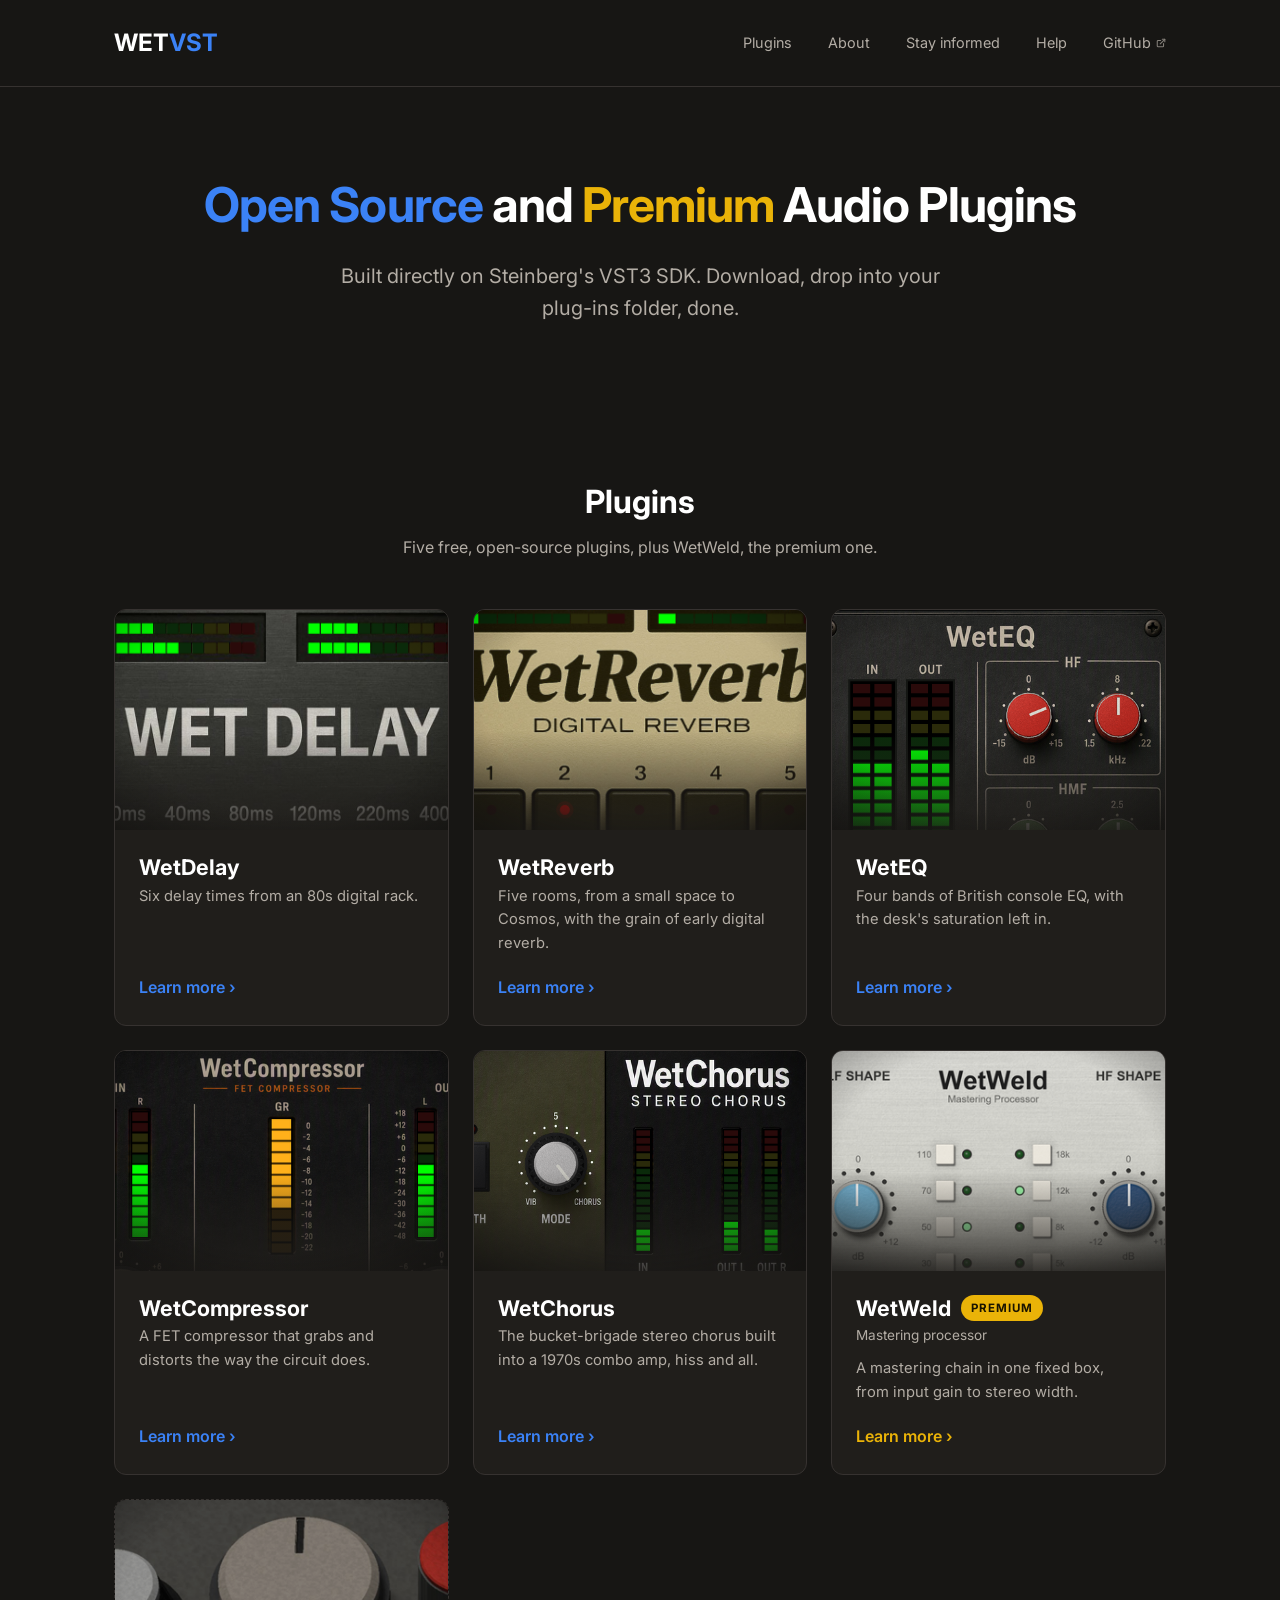
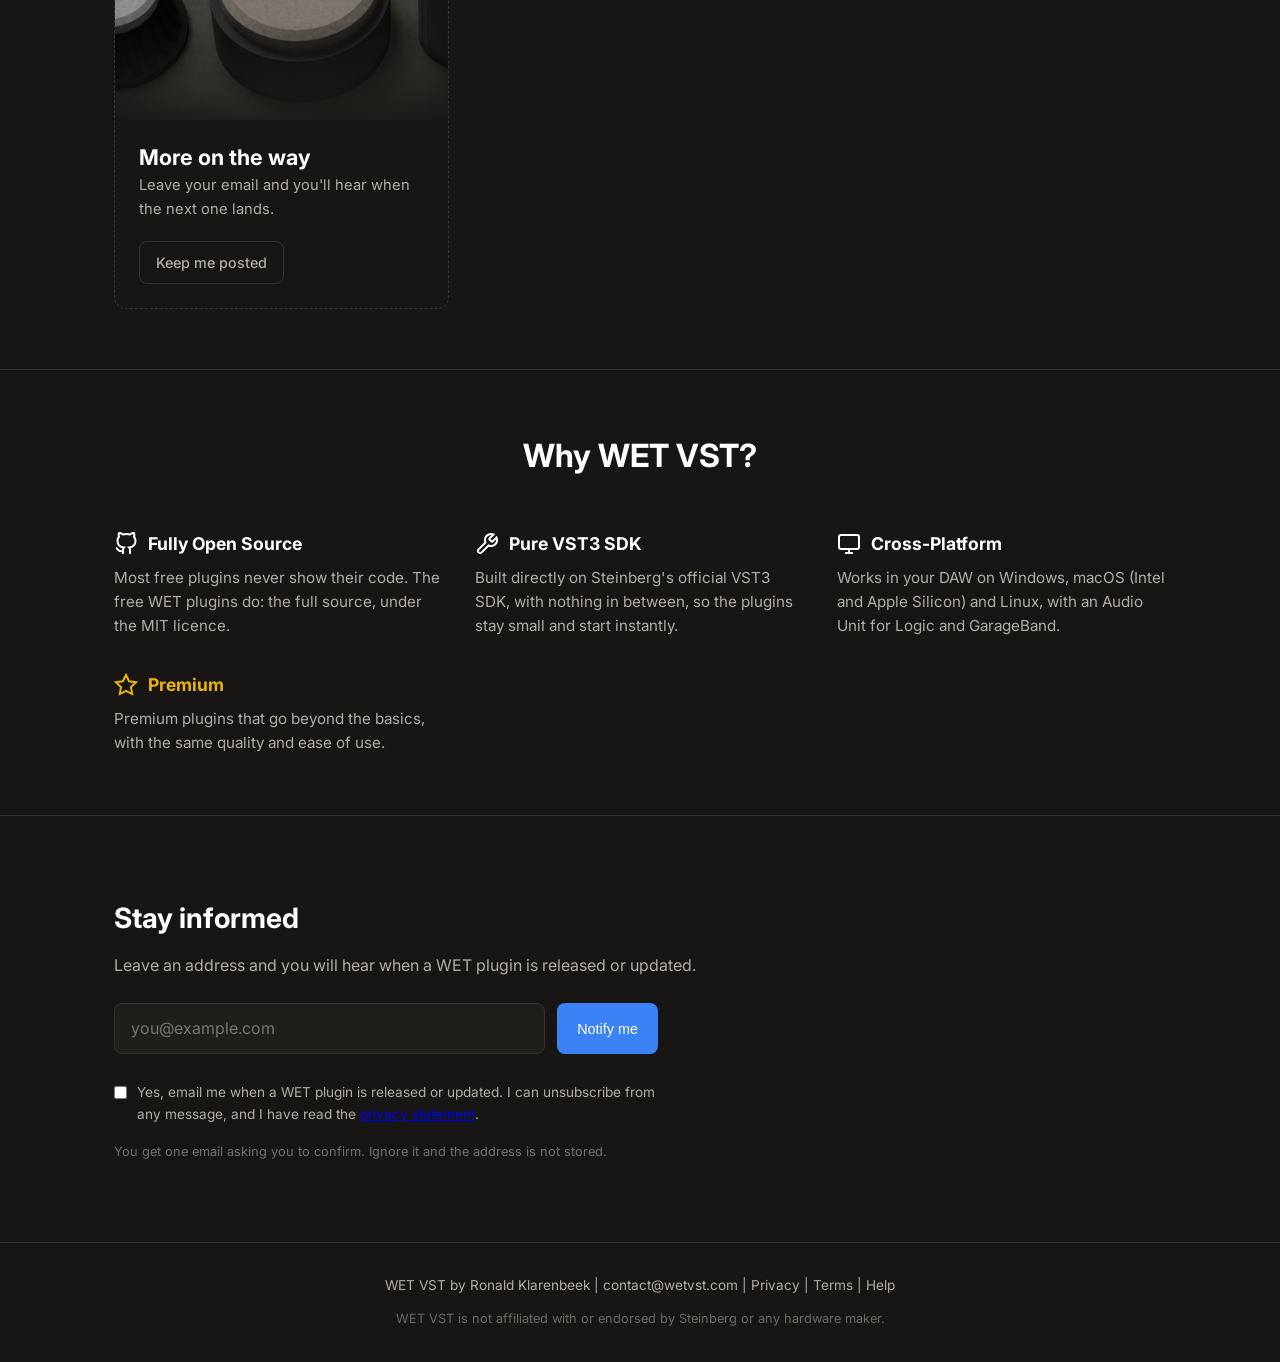
==== commit 3140eda6: "Kimi's review: badges, filler and developer talk out; plainer home copy" ====
--- a/index.html
+++ b/index.html
@@ -30,21 +30,7 @@
         <section class="hero">
             <div class="container">
                 <h1><span class="hl-free">Open Source</span> and <span class="hl-premium">Premium</span> Audio Plugins</h1>
-                <p class="subtitle">VST3 plugins for Windows, Linux & macOS. Built with pure Steinberg SDK. No frameworks, no bloat, no secrets.</p>
-                <div class="hero-badges">
-                    <span class="badge">
-                        <svg viewBox="0 0 24 24" fill="none" stroke="currentColor" stroke-width="2"><path d="M9 19c-5 1.5-5-2.5-7-3m14 6v-3.87a3.37 3.37 0 0 0-.94-2.61c3.14-.35 6.44-1.54 6.44-7A5.44 5.44 0 0 0 20 4.77 5.07 5.07 0 0 0 19.91 1S18.73.65 16 2.48a13.38 13.38 0 0 0-7 0C6.27.65 5.09 1 5.09 1A5.07 5.07 0 0 0 5 4.77a5.44 5.44 0 0 0-1.5 3.78c0 5.42 3.3 6.61 6.44 7A3.37 3.37 0 0 0 9 18.13V22"/></svg>
-                        100% Open Source
-                    </span>
-                    <span class="badge">
-                        <svg viewBox="0 0 24 24" fill="none" stroke="currentColor" stroke-width="2"><rect x="2" y="3" width="20" height="14" rx="2"/><path d="M8 21h8M12 17v4"/></svg>
-                        Windows, Linux, macOS
-                    </span>
-                    <span class="badge">
-                        <svg viewBox="0 0 24 24" fill="none" stroke="currentColor" stroke-width="2"><path d="M14.7 6.3a1 1 0 0 0 0 1.4l1.6 1.6a1 1 0 0 0 1.4 0l3.77-3.77a6 6 0 0 1-7.94 7.94l-6.91 6.91a2.12 2.12 0 0 1-3-3l6.91-6.91a6 6 0 0 1 7.94-7.94l-3.76 3.76z"/></svg>
-                        Pure VST3 SDK
-                    </span>
-                </div>
+                <p class="subtitle">Built directly on Steinberg's VST3 SDK. Download, drop into your plug-ins folder, done.</p>
             </div>
         </section>
 
@@ -52,7 +38,7 @@
             <div class="container">
                 <div class="section-header">
                     <h2>Plugins</h2>
-                    <p>Professional quality, completely free, fully open source - plus premium models</p>
+                    <p>Five free, open-source plugins, plus WetWeld, the premium one.</p>
                 </div>
 
                 <!-- plugins:start (generated by make-pdp.py in the hub; edit there) -->
@@ -143,7 +129,6 @@
             <div class="container">
                 <div class="section-header">
                     <h2>Why WET VST?</h2>
-                    <p>A different approach to plugin development</p>
                 </div>
 
                 <div class="philosophy-grid">
@@ -152,7 +137,7 @@
                             <svg width="24" height="24" viewBox="0 0 24 24" fill="none" stroke="currentColor" stroke-width="2"><path d="M9 19c-5 1.5-5-2.5-7-3m14 6v-3.87a3.37 3.37 0 0 0-.94-2.61c3.14-.35 6.44-1.54 6.44-7A5.44 5.44 0 0 0 20 4.77 5.07 5.07 0 0 0 19.91 1S18.73.65 16 2.48a13.38 13.38 0 0 0-7 0C6.27.65 5.09 1 5.09 1A5.07 5.07 0 0 0 5 4.77a5.44 5.44 0 0 0-1.5 3.78c0 5.42 3.3 6.61 6.44 7A3.37 3.37 0 0 0 9 18.13V22"/></svg>
                             Fully Open Source
                         </h3>
-                        <p>Most free plugins are closed-source binaries. WET plugins give you the complete source code under a permissive license. Learn, modify, contribute.</p>
+                        <p>Most free plugins never show their code. The free WET plugins do: the full source, under the MIT licence.</p>
                     </div>
 
                     <div class="philosophy-item">
@@ -160,23 +145,16 @@
                             <svg width="24" height="24" viewBox="0 0 24 24" fill="none" stroke="currentColor" stroke-width="2"><path d="M14.7 6.3a1 1 0 0 0 0 1.4l1.6 1.6a1 1 0 0 0 1.4 0l3.77-3.77a6 6 0 0 1-7.94 7.94l-6.91 6.91a2.12 2.12 0 0 1-3-3l6.91-6.91a6 6 0 0 1 7.94-7.94l-3.76 3.76z"/></svg>
                             Pure VST3 SDK
                         </h3>
-                        <p>Built directly on the official Steinberg VST3 SDK. No JUCE, no third-party frameworks. Clean, minimal, and easy to understand.</p>
-                    </div>
-
-                    <div class="philosophy-item">
-                        <h3>
-                            <svg width="24" height="24" viewBox="0 0 24 24" fill="none" stroke="currentColor" stroke-width="2"><path d="M2 3h6a4 4 0 0 1 4 4v14a3 3 0 0 0-3-3H2z"/><path d="M22 3h-6a4 4 0 0 0-4 4v14a3 3 0 0 1 3-3h7z"/></svg>
-                            Complete Documentation
-                        </h3>
-                        <p>Every plugin includes full build instructions using only free tools: Visual Studio Build Tools, CMake, and Git. No paid licenses needed.</p>
-                    </div>
+                        <p>Built directly on Steinberg's official VST3 SDK, with nothing in between, so the plugins stay small and start instantly.</p>
+                    </div>
+
 
                     <div class="philosophy-item">
                         <h3>
                             <svg width="24" height="24" viewBox="0 0 24 24" fill="none" stroke="currentColor" stroke-width="2"><rect x="2" y="3" width="20" height="14" rx="2"/><path d="M8 21h8M12 17v4"/></svg>
                             Cross-Platform
                         </h3>
-                        <p>One binary for all platforms. Windows, Linux, and macOS (Intel & Apple Silicon) supported from day one. Universal VST3 from a single build.</p>
+                        <p>Works in your DAW on Windows, macOS (Intel and Apple Silicon) and Linux, with an Audio Unit for Logic and GarageBand.</p>
                     </div>
 
                     <div class="philosophy-item premium">
@@ -221,7 +199,7 @@
     <footer>
         <div class="container">
             <p>WET VST by <a href="https://github.com/yonie">Ronald Klarenbeek</a> | <a href="mailto:contact@wetvst.com">contact@wetvst.com</a> | <a href="/privacy.html">Privacy</a> | <a href="/terms.html">Terms</a> | <a href="/help/">Help</a></p>
-            <p style="font-size:0.8rem;opacity:0.55;margin:0.75rem auto 0;max-width:52rem">All product names, trademarks and registered trademarks are property of their respective owners, and are used here only to describe the kind of equipment these plugins were inspired by. No manufacturer has endorsed, sponsored or licensed anything in the WET line, and no third-party intellectual property is used in it.</p>
+            <p style="font-size:0.8rem;opacity:0.55;margin:0.75rem auto 0;max-width:52rem">WET VST is not affiliated with or endorsed by Steinberg or any hardware maker.</p>
         </div>
     </footer>
 </body>
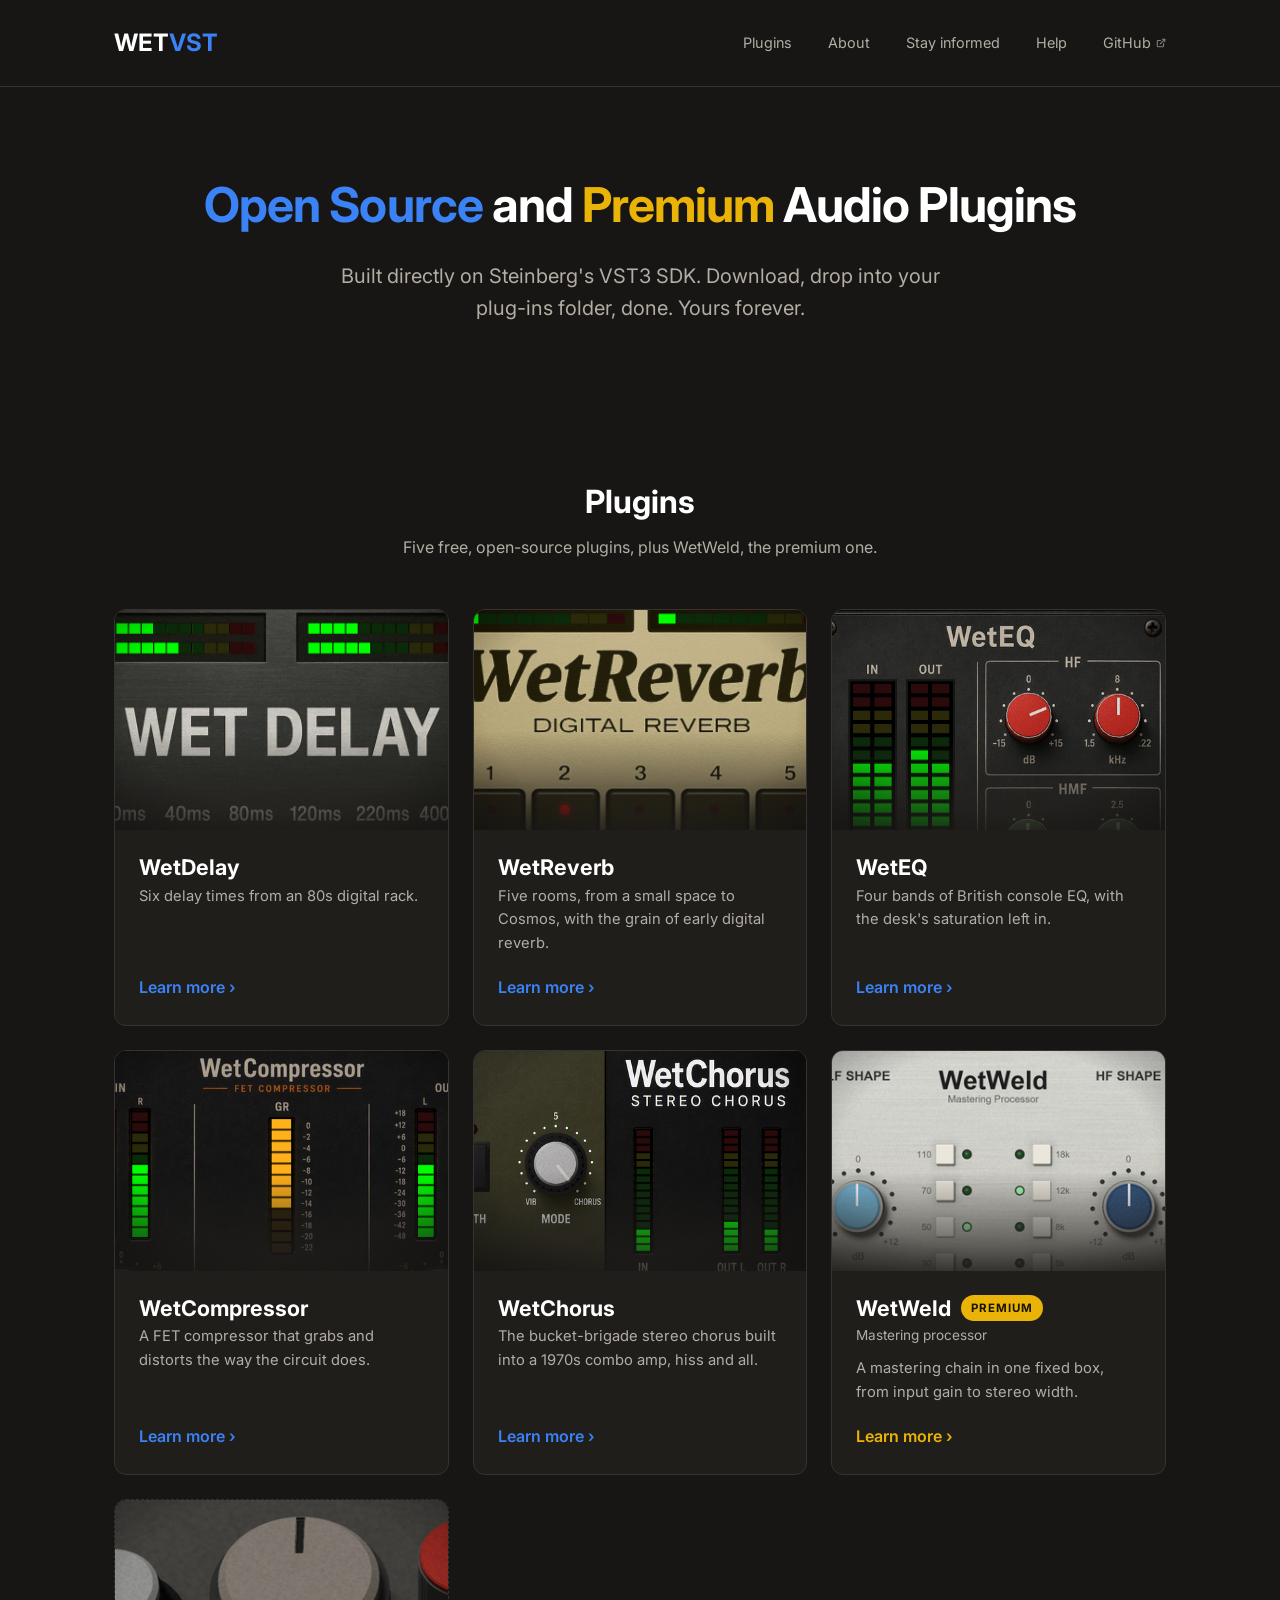
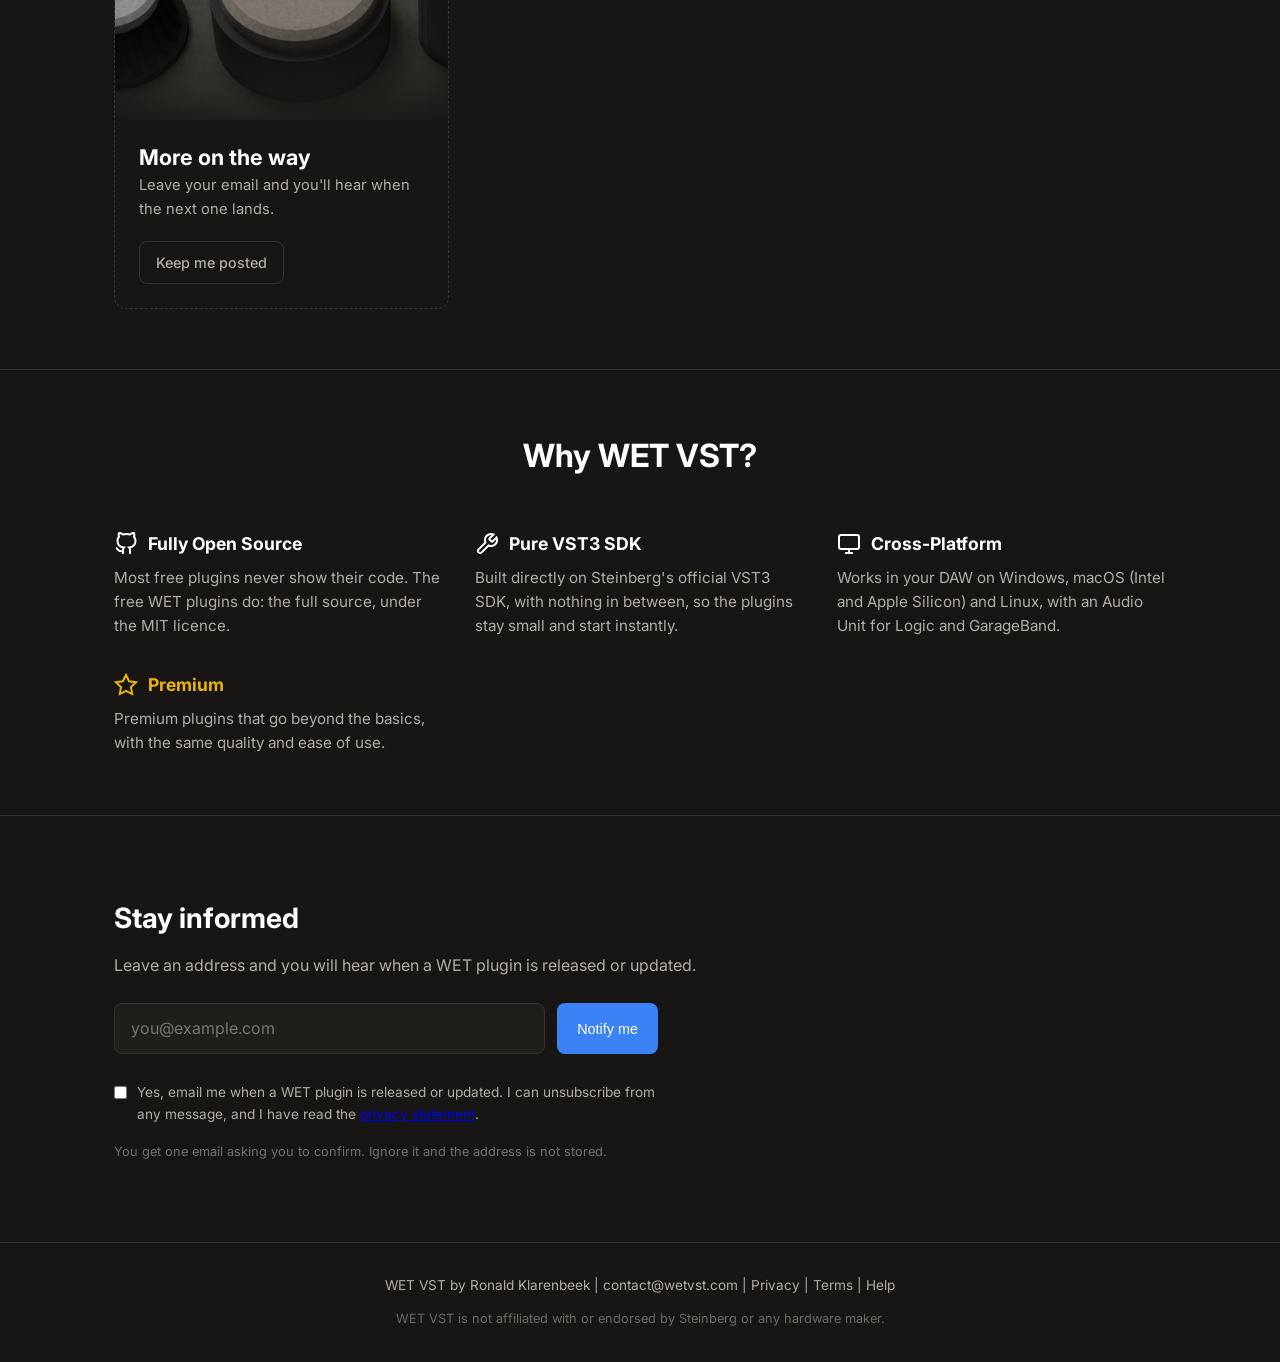
==== commit fbc0c932: "Hero: yours forever" ====
--- a/index.html
+++ b/index.html
@@ -30,7 +30,7 @@
         <section class="hero">
             <div class="container">
                 <h1><span class="hl-free">Open Source</span> and <span class="hl-premium">Premium</span> Audio Plugins</h1>
-                <p class="subtitle">Built directly on Steinberg's VST3 SDK. Download, drop into your plug-ins folder, done.</p>
+                <p class="subtitle">Built directly on Steinberg's VST3 SDK. Download, drop into your plug-ins folder, done. Yours forever.</p>
             </div>
         </section>
 
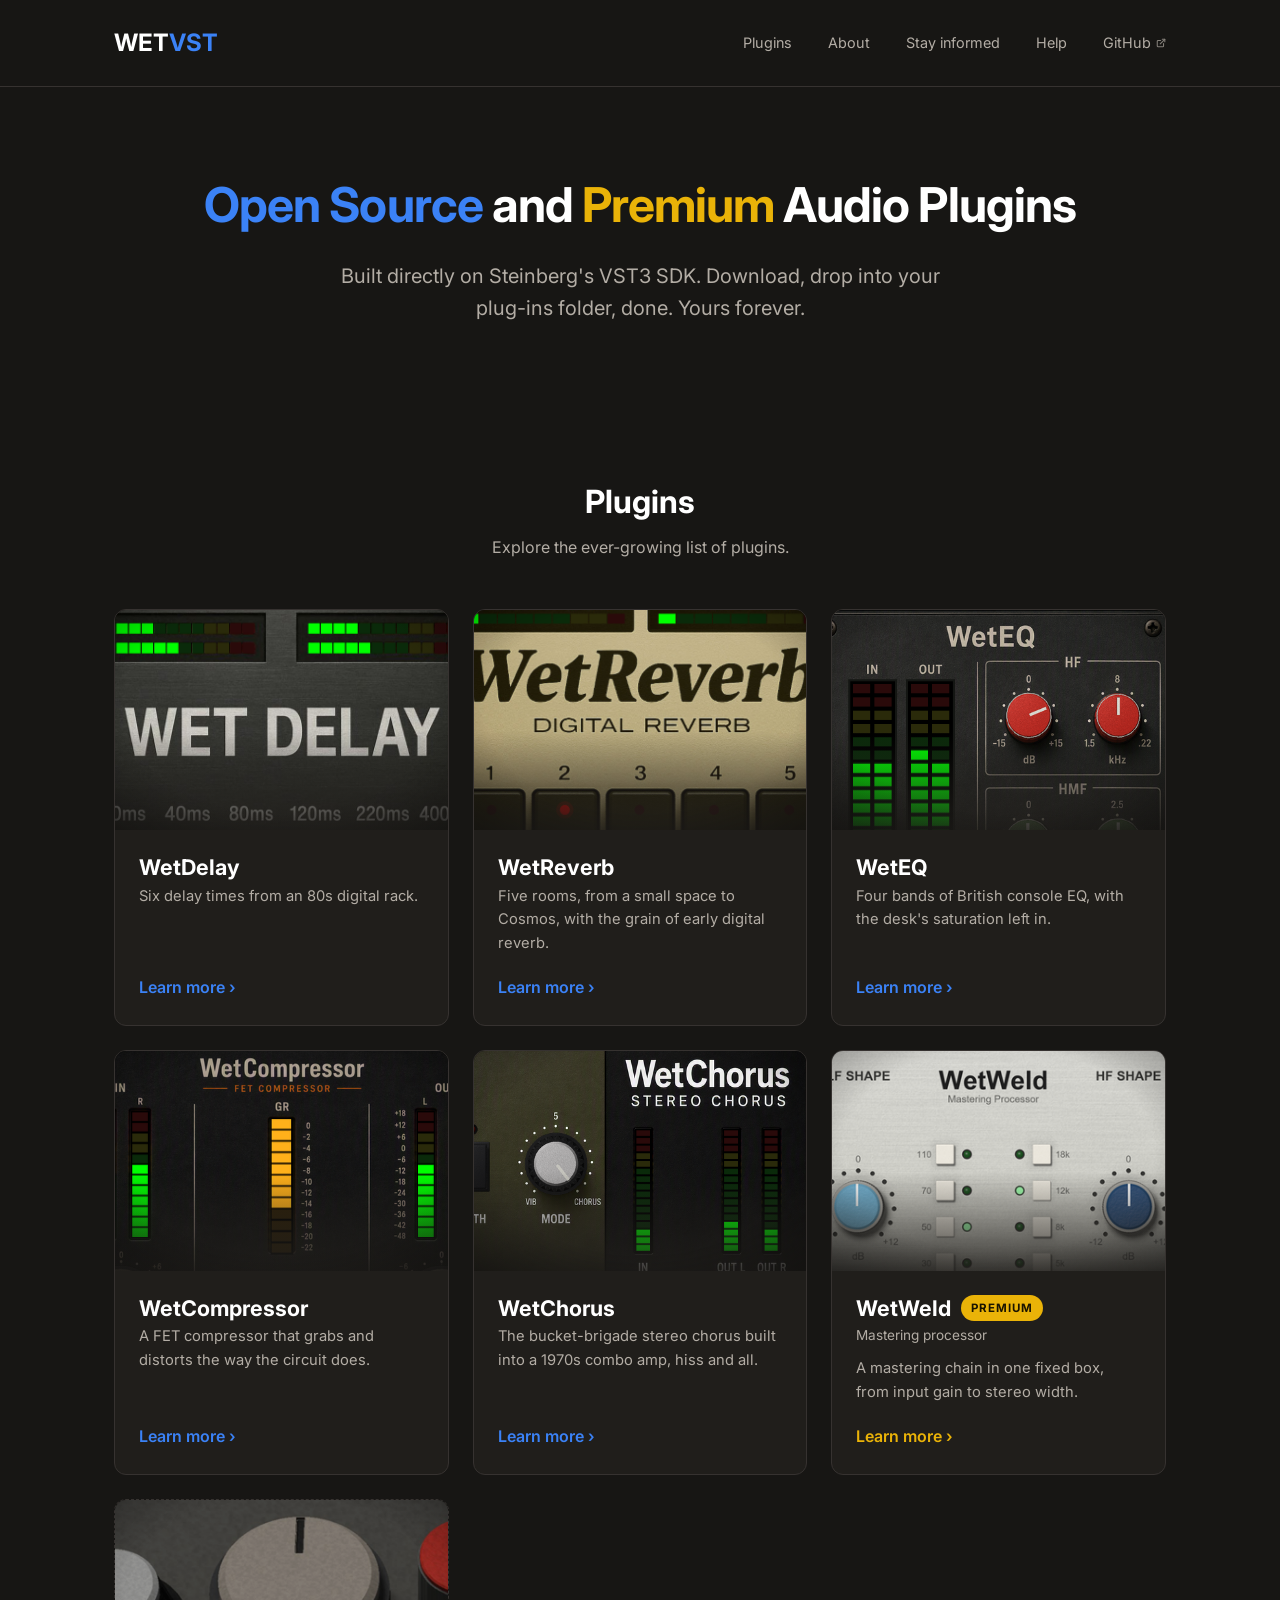
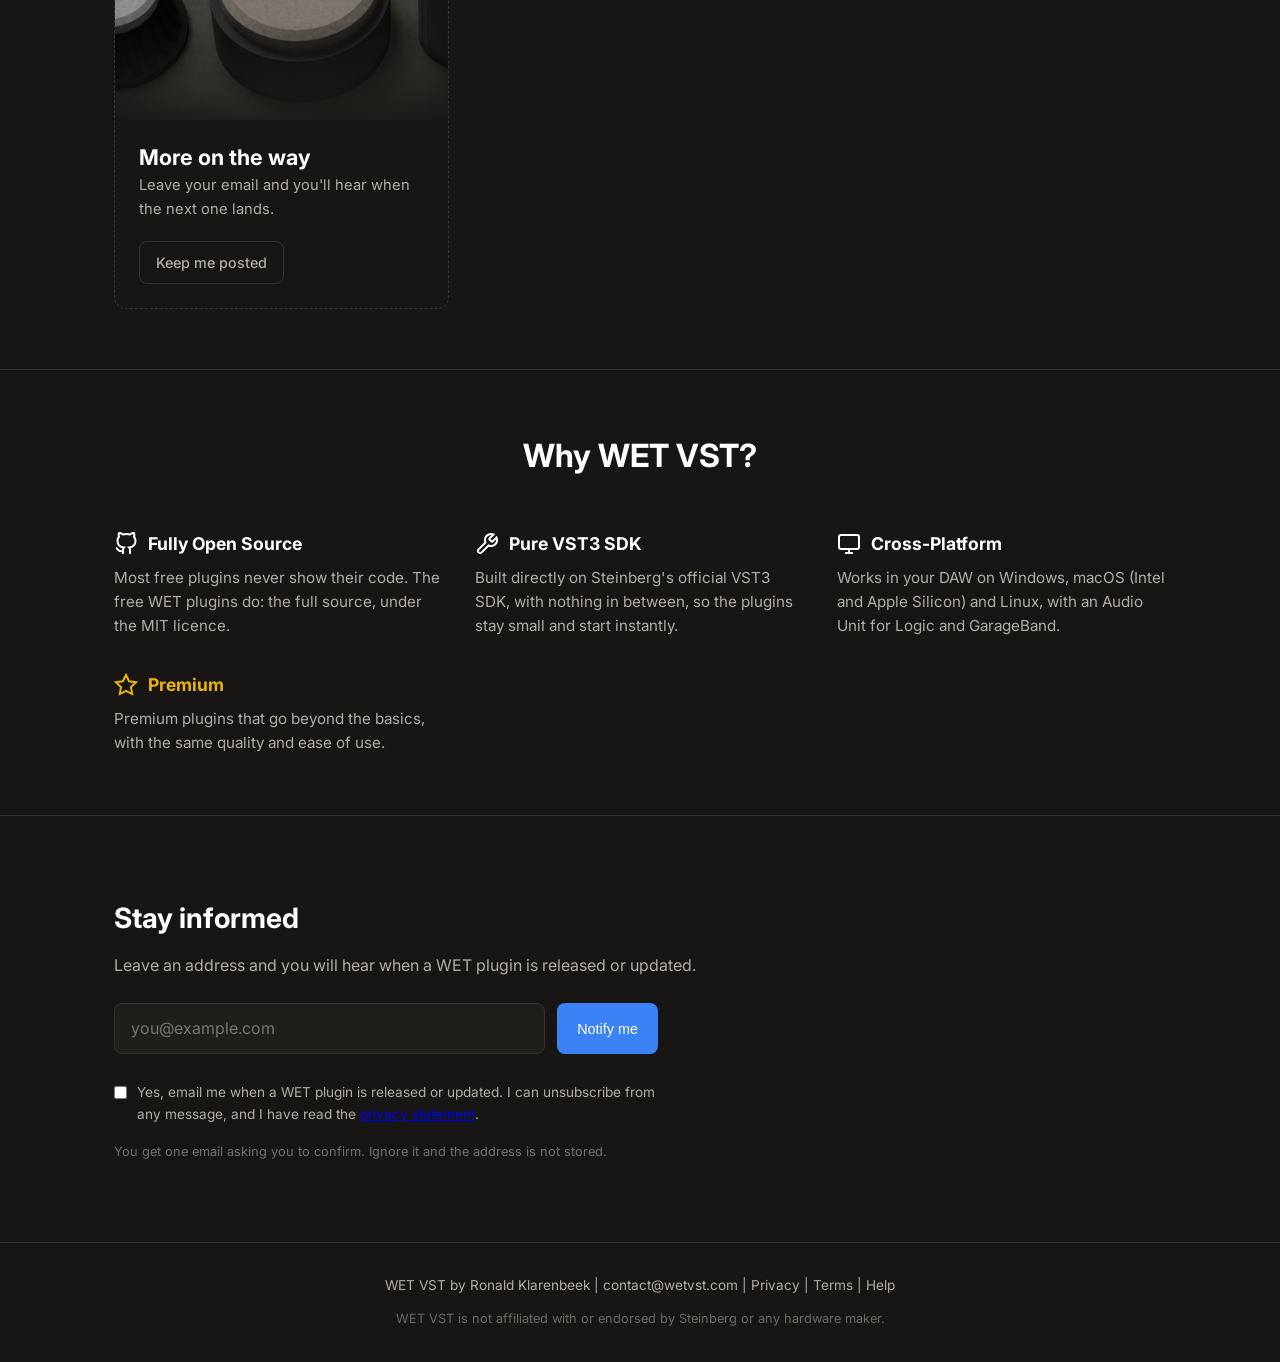
==== commit a37fb1a5: "Plugins subtitle: the ever-growing list" ====
--- a/index.html
+++ b/index.html
@@ -38,7 +38,7 @@
             <div class="container">
                 <div class="section-header">
                     <h2>Plugins</h2>
-                    <p>Five free, open-source plugins, plus WetWeld, the premium one.</p>
+                    <p>Explore the ever-growing list of plugins.</p>
                 </div>
 
                 <!-- plugins:start (generated by make-pdp.py in the hub; edit there) -->
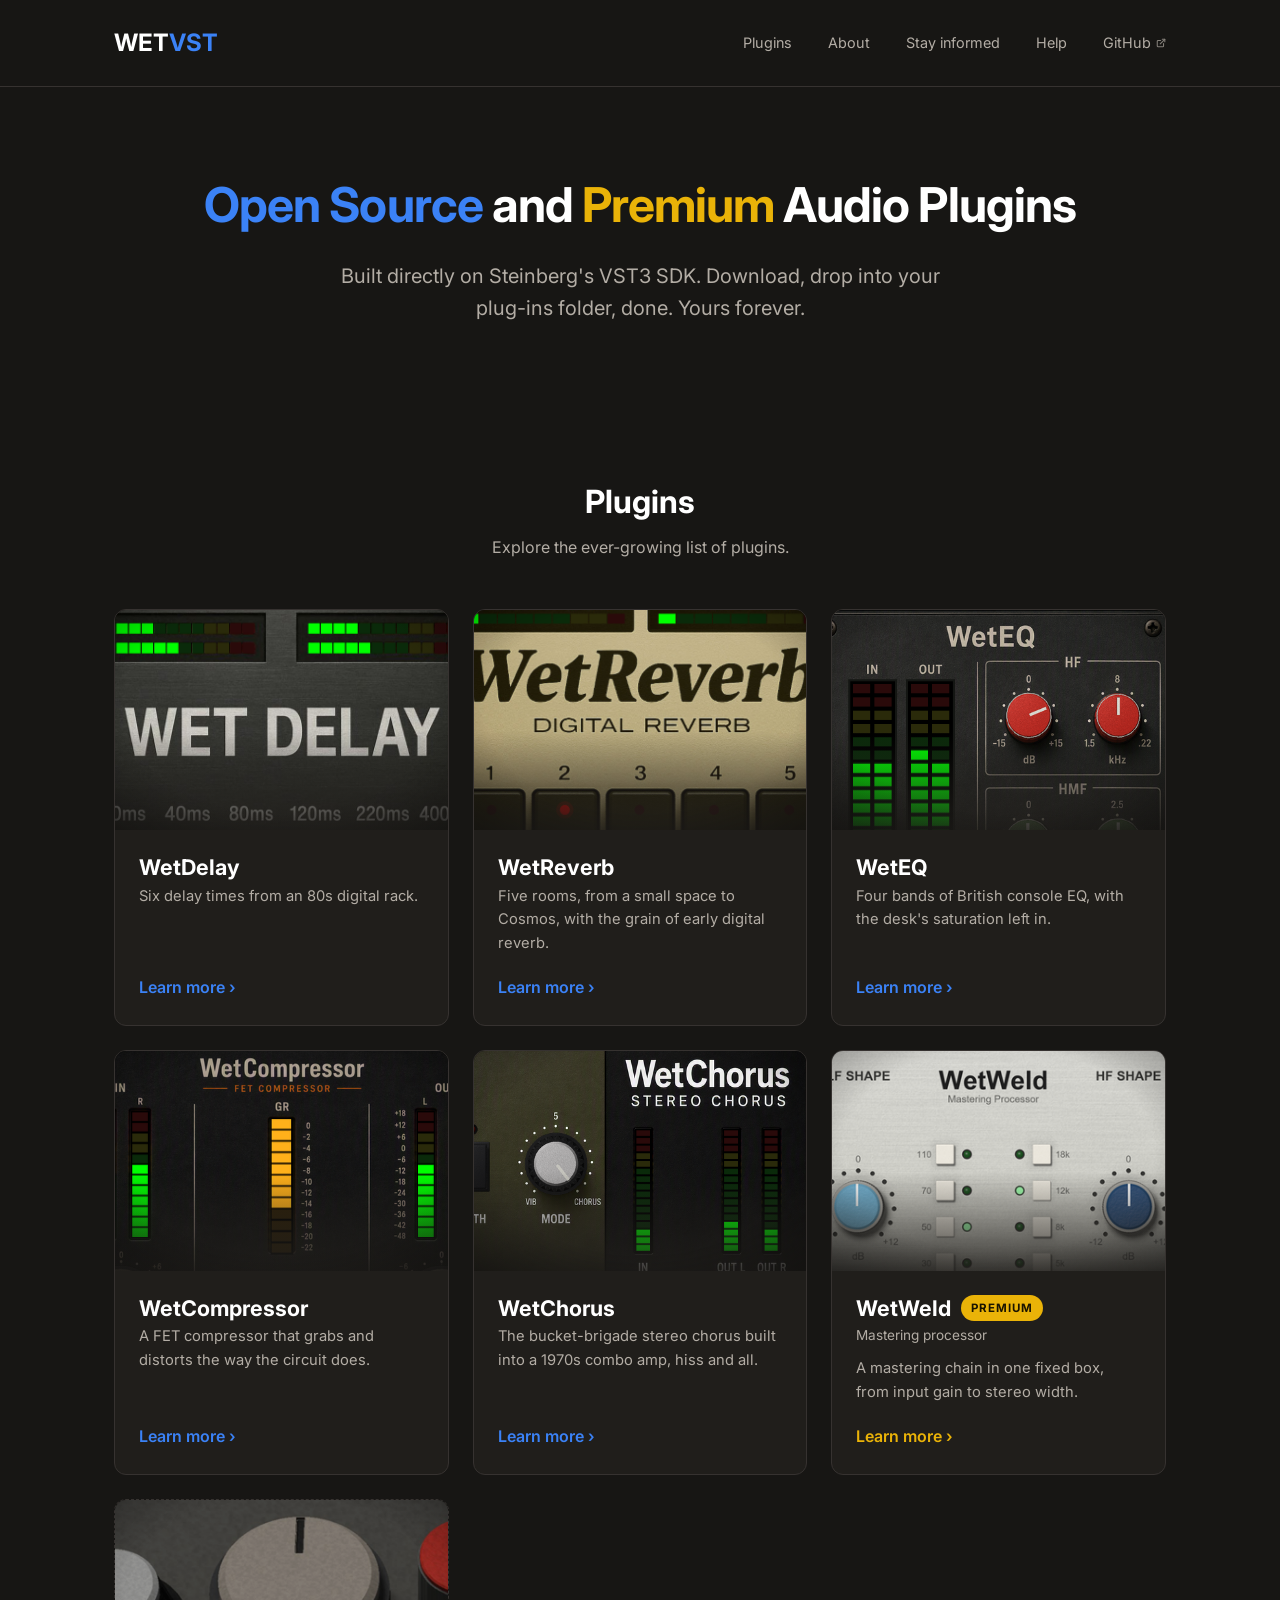
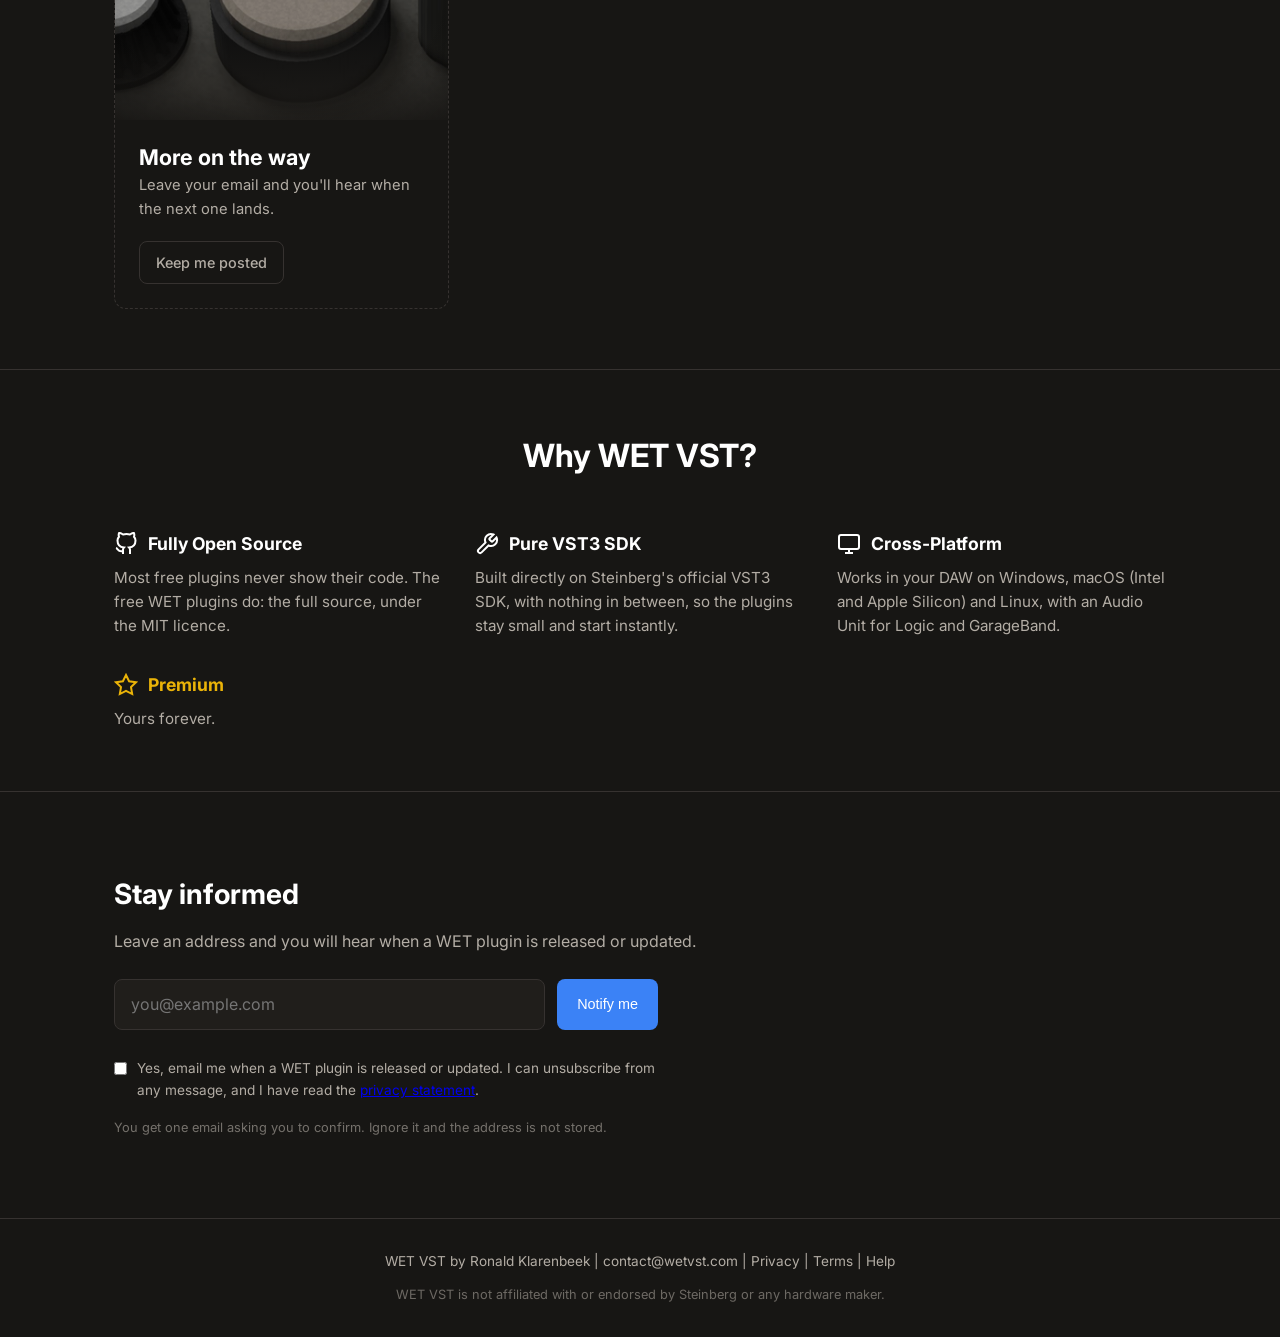
==== commit 853d0261: "Premium block: yours forever" ====
--- a/index.html
+++ b/index.html
@@ -162,7 +162,7 @@
                             <svg width="24" height="24" viewBox="0 0 24 24" fill="none" stroke="currentColor" stroke-width="2"><polygon points="12 2 15.09 8.26 22 9.27 17 14.14 18.18 21.02 12 17.77 5.82 21.02 7 14.14 2 9.27 8.91 8.26 12 2"/></svg>
                             Premium
                         </h3>
-                        <p>Premium plugins that go beyond the basics, with the same quality and ease of use.</p>
+                        <p>Yours forever.</p>
                     </div>
                 </div>
             </div>
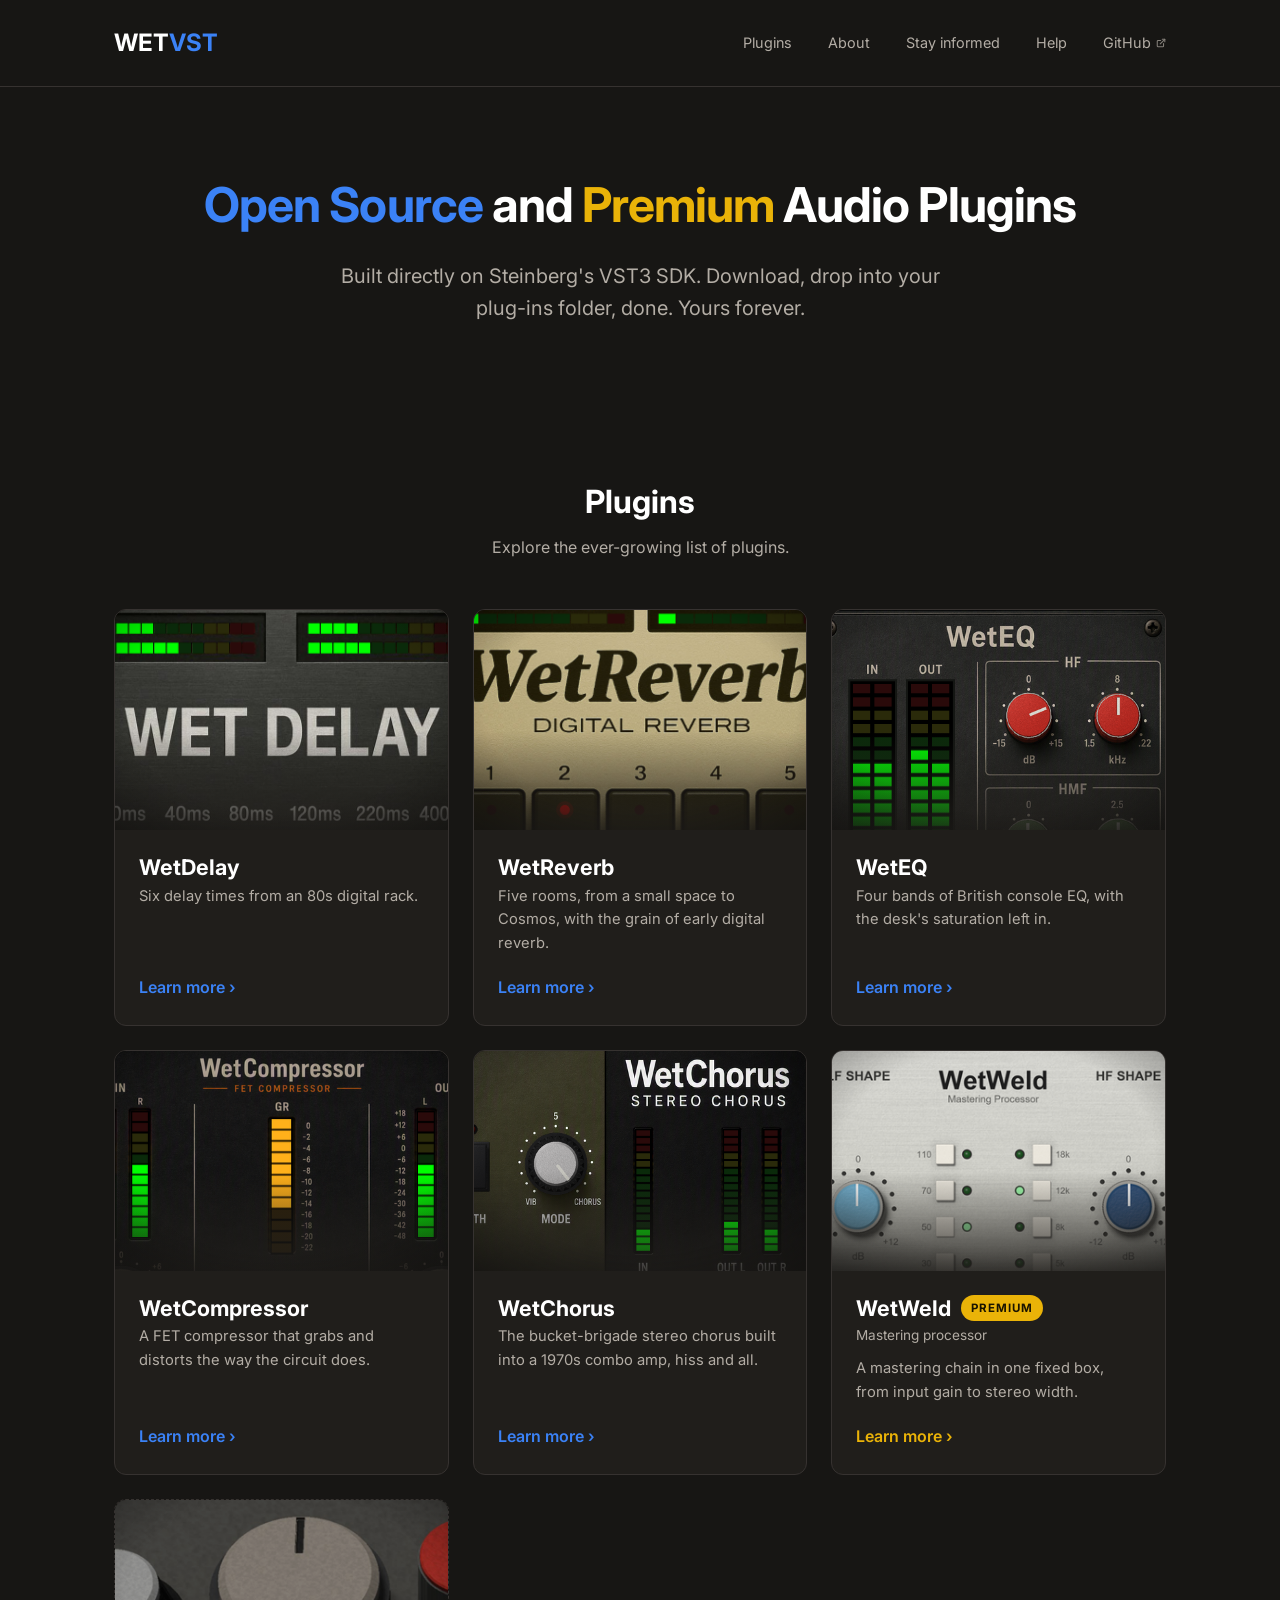
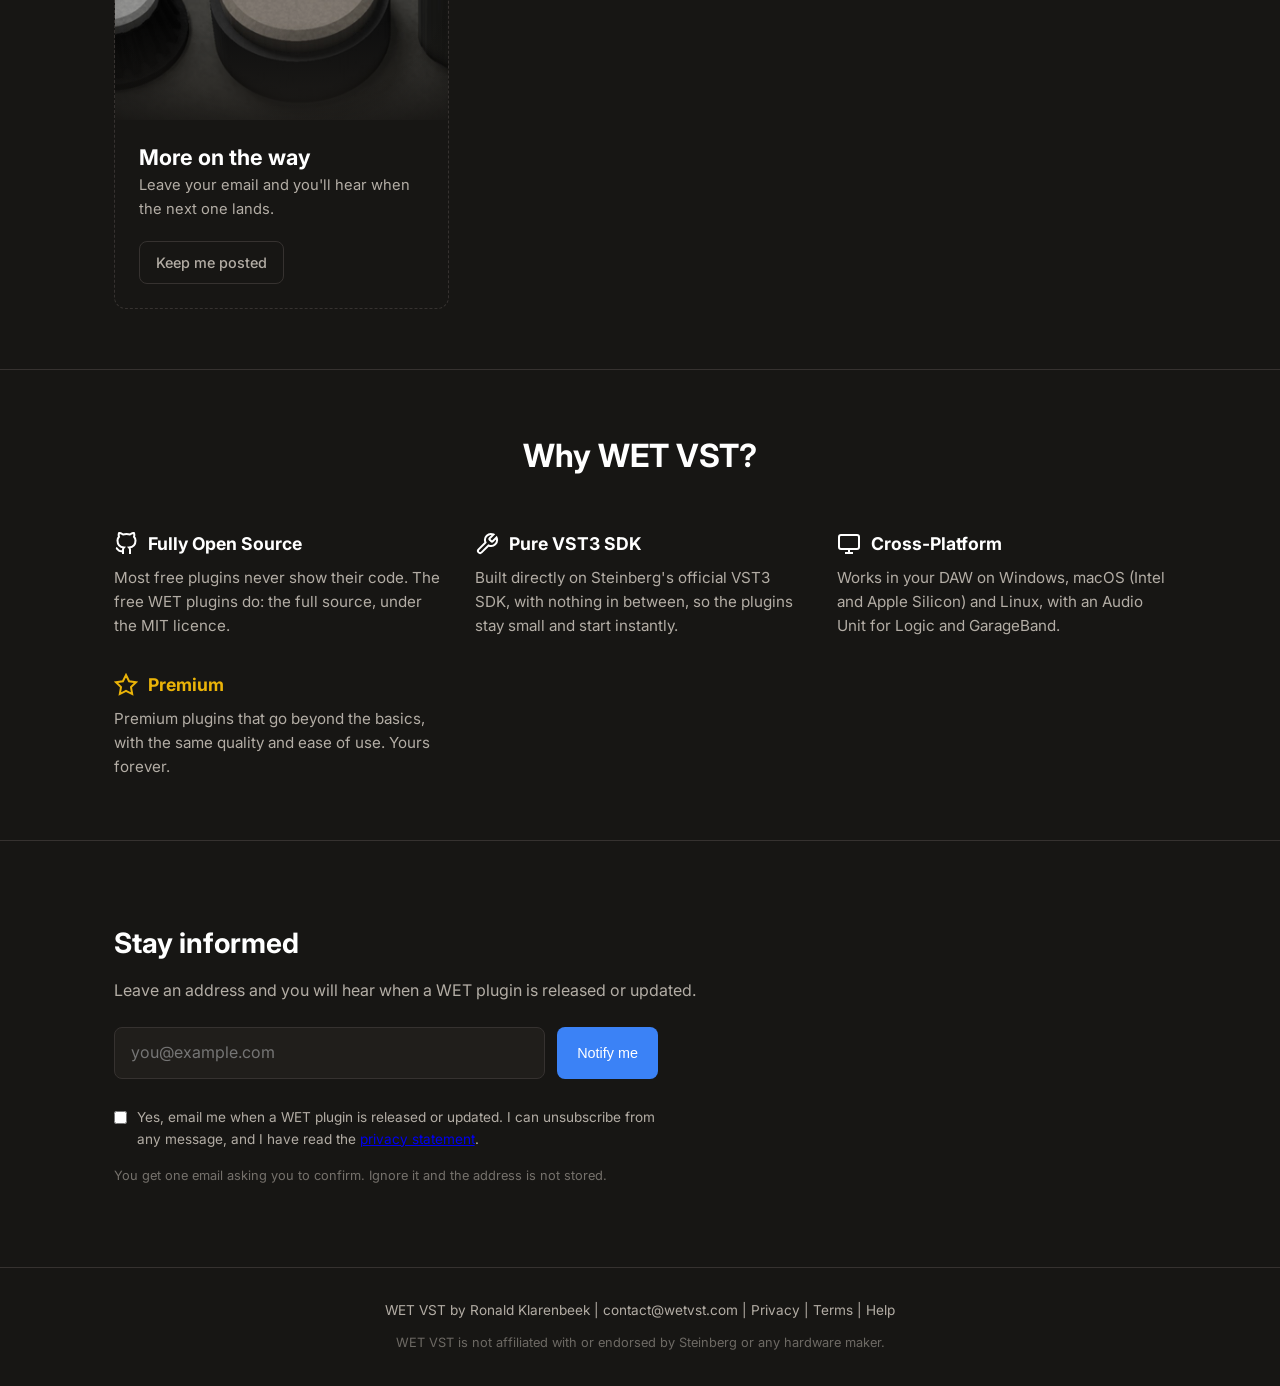
==== commit 547bbfd1: "Premium block: original line plus yours forever" ====
--- a/index.html
+++ b/index.html
@@ -162,7 +162,7 @@
                             <svg width="24" height="24" viewBox="0 0 24 24" fill="none" stroke="currentColor" stroke-width="2"><polygon points="12 2 15.09 8.26 22 9.27 17 14.14 18.18 21.02 12 17.77 5.82 21.02 7 14.14 2 9.27 8.91 8.26 12 2"/></svg>
                             Premium
                         </h3>
-                        <p>Yours forever.</p>
+                        <p>Premium plugins that go beyond the basics, with the same quality and ease of use. Yours forever.</p>
                     </div>
                 </div>
             </div>
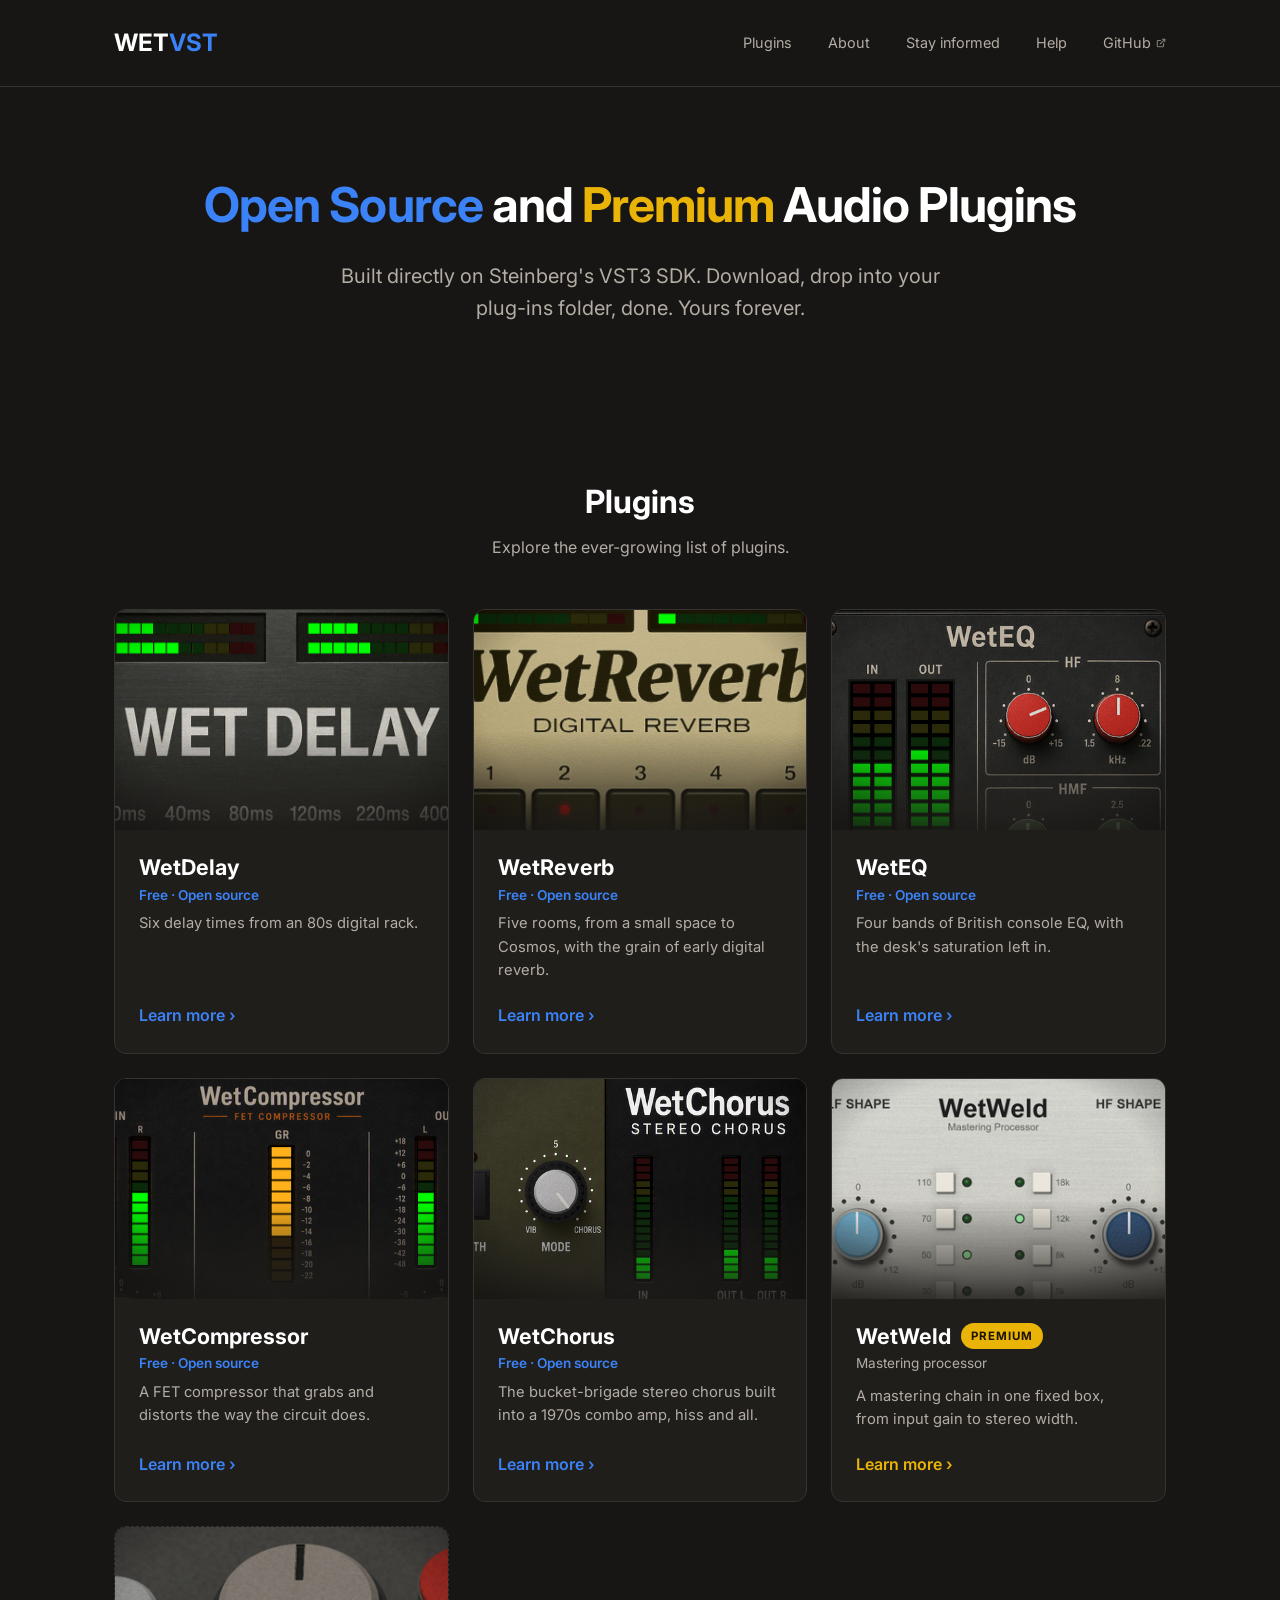
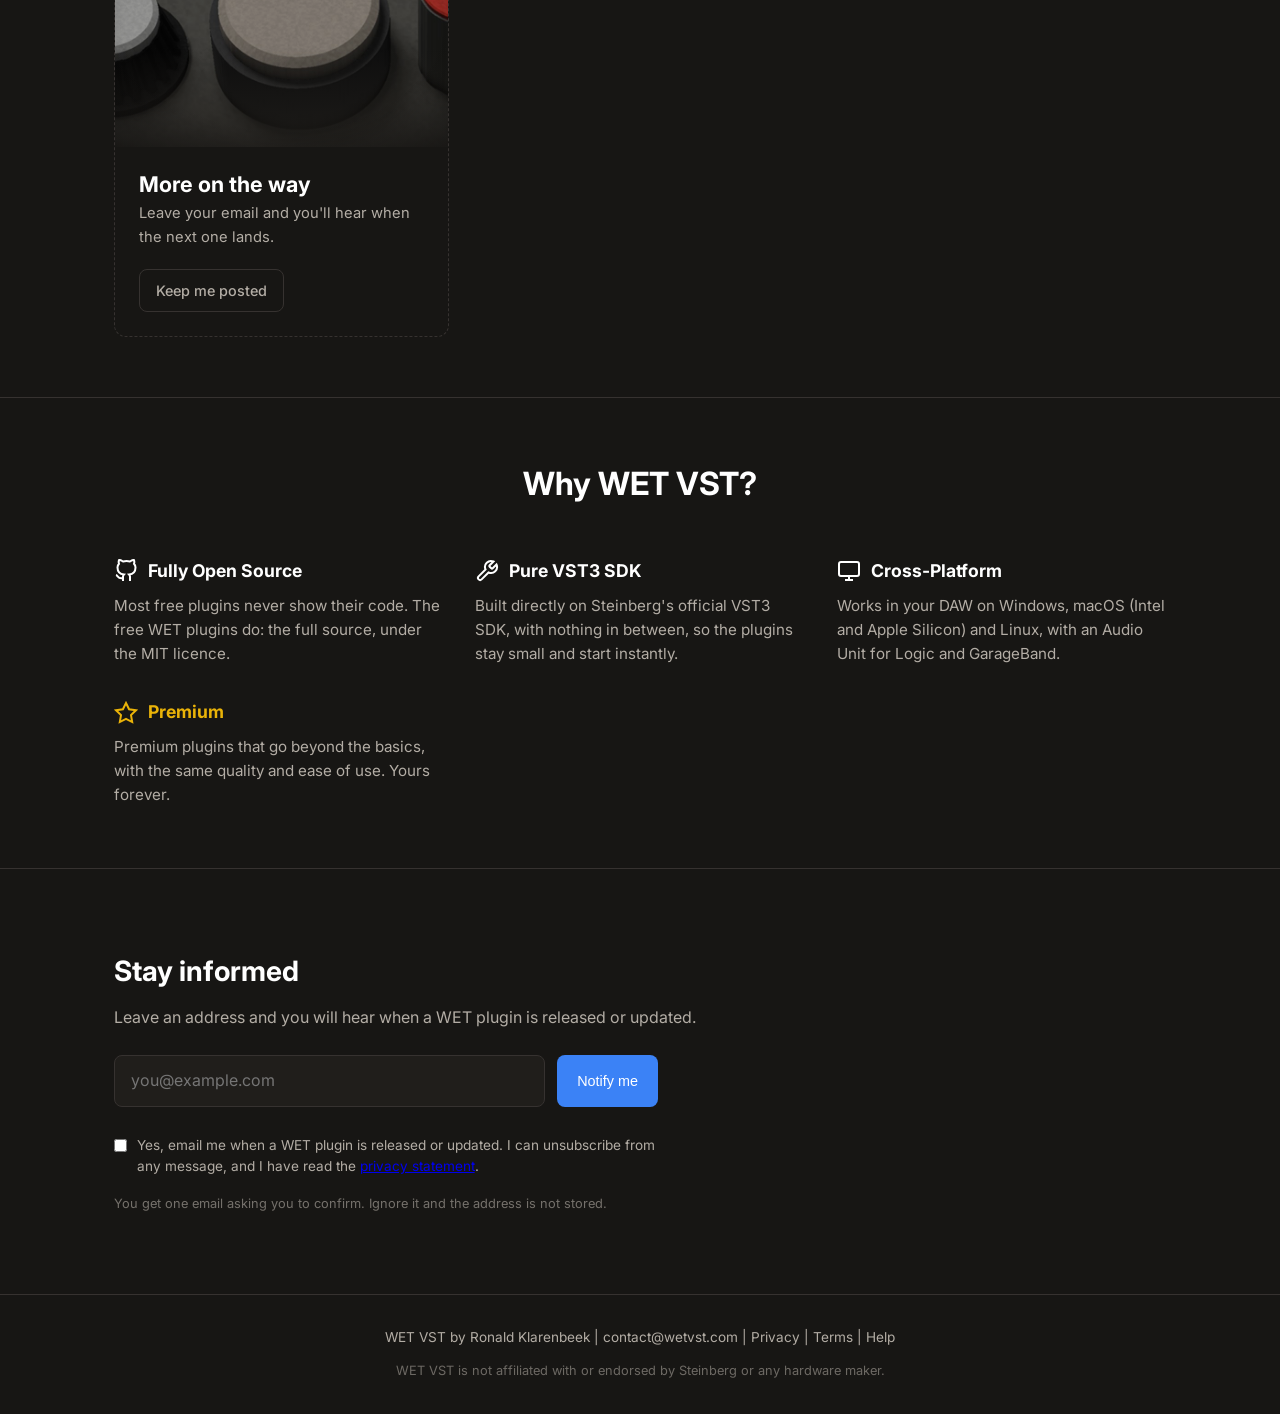
==== commit 2a75591e: "Free plug-ins say so: label on cards and pages, Download free" ====
--- a/index.html
+++ b/index.html
@@ -48,6 +48,7 @@
                         <div class="card-body">
                             <h3><a href="/wetdelay/">WetDelay</a></h3>
                             
+                            <p class="card-free">Free · Open source</p>
                             <p class="card-line">Six delay times from an 80s digital rack.</p>
                             <div class="plugin-actions">
                                 <a href="/wetdelay/" class="more-link more-free">Learn more <span aria-hidden="true">&rsaquo;</span></a>
@@ -59,6 +60,7 @@
                         <div class="card-body">
                             <h3><a href="/wetreverb/">WetReverb</a></h3>
                             
+                            <p class="card-free">Free · Open source</p>
                             <p class="card-line">Five rooms, from a small space to Cosmos, with the grain of early digital reverb.</p>
                             <div class="plugin-actions">
                                 <a href="/wetreverb/" class="more-link more-free">Learn more <span aria-hidden="true">&rsaquo;</span></a>
@@ -70,6 +72,7 @@
                         <div class="card-body">
                             <h3><a href="/weteq/">WetEQ</a></h3>
                             
+                            <p class="card-free">Free · Open source</p>
                             <p class="card-line">Four bands of British console EQ, with the desk's saturation left in.</p>
                             <div class="plugin-actions">
                                 <a href="/weteq/" class="more-link more-free">Learn more <span aria-hidden="true">&rsaquo;</span></a>
@@ -81,6 +84,7 @@
                         <div class="card-body">
                             <h3><a href="/wetcompressor/">WetCompressor</a></h3>
                             
+                            <p class="card-free">Free · Open source</p>
                             <p class="card-line">A FET compressor that grabs and distorts the way the circuit does.</p>
                             <div class="plugin-actions">
                                 <a href="/wetcompressor/" class="more-link more-free">Learn more <span aria-hidden="true">&rsaquo;</span></a>
@@ -92,6 +96,7 @@
                         <div class="card-body">
                             <h3><a href="/wetchorus/">WetChorus</a></h3>
                             
+                            <p class="card-free">Free · Open source</p>
                             <p class="card-line">The bucket-brigade stereo chorus built into a 1970s combo amp, hiss and all.</p>
                             <div class="plugin-actions">
                                 <a href="/wetchorus/" class="more-link more-free">Learn more <span aria-hidden="true">&rsaquo;</span></a>
@@ -103,6 +108,7 @@
                         <div class="card-body">
                             <h3><a href="/wetweld/">WetWeld</a><span class="badge-premium">Premium</span></h3>
                             <p class="card-kind">Mastering processor</p>
+                            
                             <p class="card-line">A mastering chain in one fixed box, from input gain to stereo width.</p>
                             <div class="plugin-actions">
                                 <a href="/wetweld/" class="more-link more-premium">Learn more <span aria-hidden="true">&rsaquo;</span></a>
--- a/site.css
+++ b/site.css
@@ -501,6 +501,9 @@
 @media (max-width: 700px) { .spot.below { margin-top: 14px; } }
 .hl-premium { color: var(--yellow); }
 .hl-free { color: var(--accent); }
+/* The free line says so on its card and page, in the free colour. */
+.card-free { color: var(--accent); font-size: 0.85rem; font-weight: 600; margin-bottom: 6px; }
+.pdp-free { color: var(--accent); font-size: 0.95rem; font-weight: 600; margin-bottom: 8px; }
 /* Name and Premium badge centred on one line. */
 .card-body h3 { display: flex; align-items: center; flex-wrap: wrap; gap: 10px; }
 .card-body h3 .badge-premium { margin-left: 0; }
